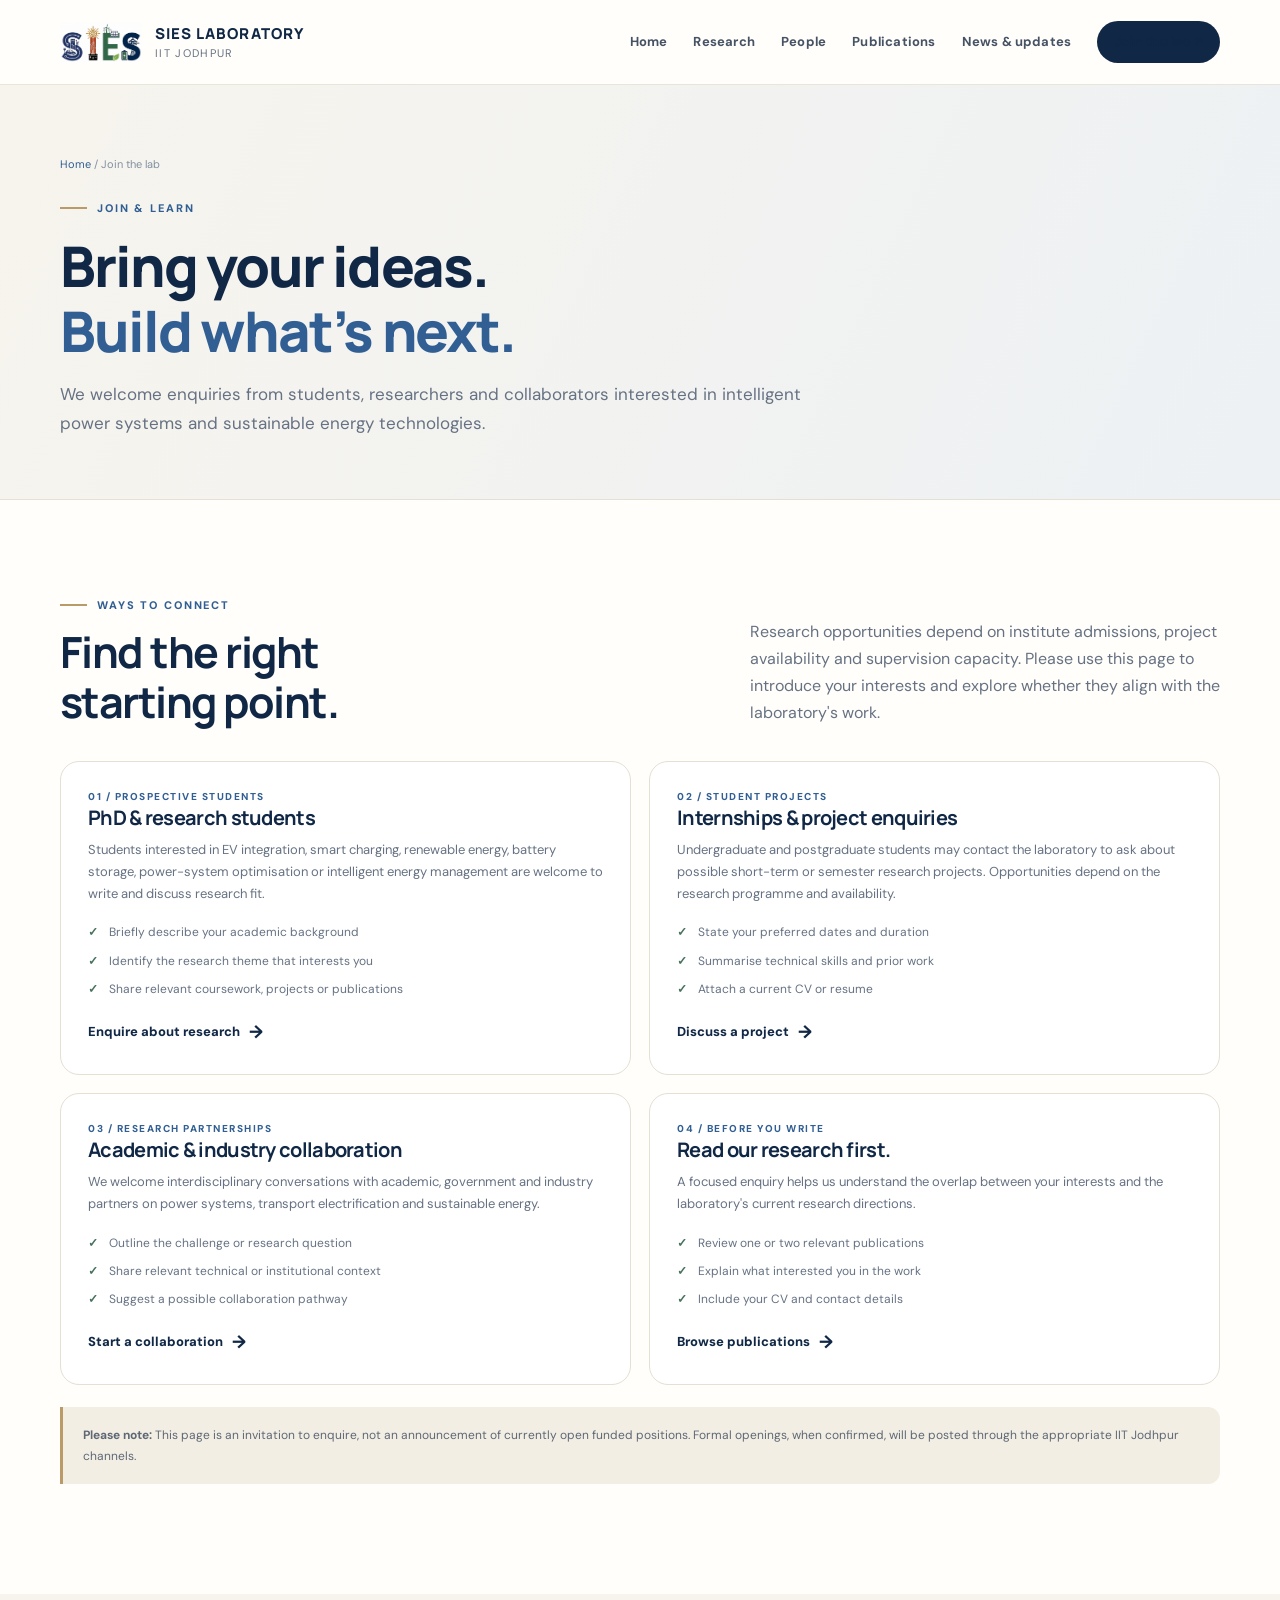
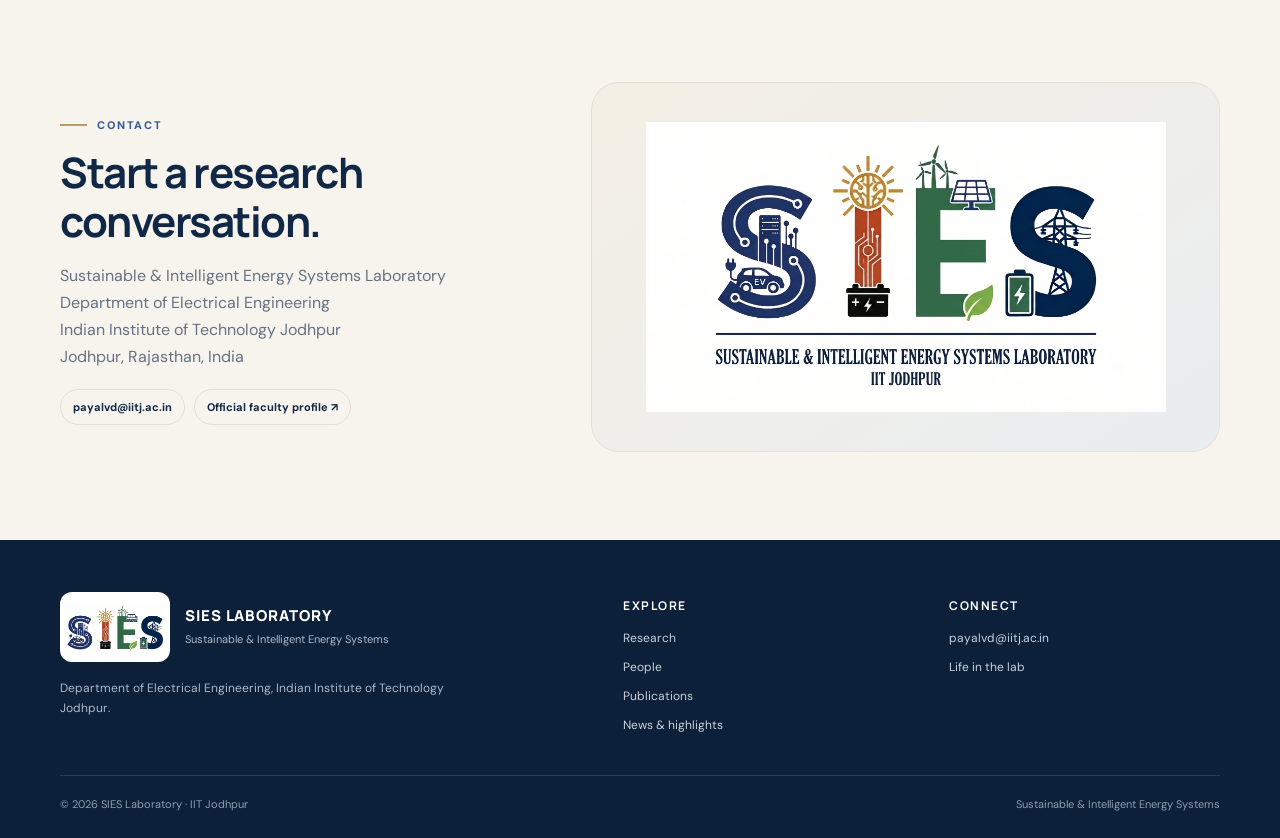
==== join.html @ 14209646 "Add files via upload" ====
<!doctype html>
<html lang="en"><head><meta charset="utf-8"><meta name="viewport" content="width=device-width,initial-scale=1"><title>Join the Lab | SIES Laboratory · IIT Jodhpur</title><meta name="description" content="Student enquiries and research collaborations with the Sustainable & Intelligent Energy Systems Laboratory at IIT Jodhpur."><meta name="theme-color" content="#102746"><link rel="icon" type="image/png" href="assets/img/favicon.png"><link rel="stylesheet" href="assets/css/styles.css"></head><body>
<a class="skip-link" href="#main">Skip to content</a>
<header class="site-header"><div class="container header-inner"><a class="brand" href="index.html"><img src="assets/img/sies-mark.png" alt="SIES Laboratory logo"><span class="brand-copy"><strong>SIES LABORATORY</strong><span>IIT Jodhpur</span></span></a><button class="menu-toggle" type="button" aria-label="Open navigation menu" aria-expanded="false" aria-controls="primary-nav">☰</button><nav class="nav" id="primary-nav" aria-label="Main navigation"><a href="index.html">Home</a><a href="research.html">Research</a><a href="people.html">People</a><a href="publications.html">Publications</a><a href="news.html">News &amp; updates</a><a class="nav-cta active" aria-current="page" href="join.html">Join the lab ↗</a></nav></div></header>
<main id="main">
<section class="page-hero"><div class="container"><div class="breadcrumbs"><a href="index.html">Home</a> / Join the lab</div><div class="eyebrow">Join & learn</div><h1>Bring your ideas.<br><em>Build what’s next.</em></h1><p>We welcome enquiries from students, researchers and collaborators interested in intelligent power systems and sustainable energy technologies.</p></div></section>
<section class="section"><div class="container"><div class="section-heading"><div><div class="eyebrow">Ways to connect</div><h2>Find the right<br>starting point.</h2></div><p>Research opportunities depend on institute admissions, project availability and supervision capacity. Please use this page to introduce your interests and explore whether they align with the laboratory's work.</p></div>
<div class="join-grid">
<article class="join-card" id="students"><div class="smallcaps">01 / Prospective students</div><h3>PhD & research students</h3><p>Students interested in EV integration, smart charging, renewable energy, battery storage, power-system optimisation or intelligent energy management are welcome to write and discuss research fit.</p><ul class="checklist"><li>Briefly describe your academic background</li><li>Identify the research theme that interests you</li><li>Share relevant coursework, projects or publications</li></ul><a class="text-link" href="mailto:payalvd@iitj.ac.in?subject=Prospective%20student%20enquiry%20-%20SIES%20Laboratory">Enquire about research <span>→</span></a></article>
<article class="join-card" id="internships"><div class="smallcaps">02 / Student projects</div><h3>Internships & project enquiries</h3><p>Undergraduate and postgraduate students may contact the laboratory to ask about possible short-term or semester research projects. Opportunities depend on the research programme and availability.</p><ul class="checklist"><li>State your preferred dates and duration</li><li>Summarise technical skills and prior work</li><li>Attach a current CV or resume</li></ul><a class="text-link" href="mailto:payalvd@iitj.ac.in?subject=Student%20project%20enquiry%20-%20SIES%20Laboratory">Discuss a project <span>→</span></a></article>
<article class="join-card" id="collaborate"><div class="smallcaps">03 / Research partnerships</div><h3>Academic & industry collaboration</h3><p>We welcome interdisciplinary conversations with academic, government and industry partners on power systems, transport electrification and sustainable energy.</p><ul class="checklist"><li>Outline the challenge or research question</li><li>Share relevant technical or institutional context</li><li>Suggest a possible collaboration pathway</li></ul><a class="text-link" href="mailto:payalvd@iitj.ac.in?subject=Research%20collaboration%20-%20SIES%20Laboratory">Start a collaboration <span>→</span></a></article>
<article class="join-card" id="read"><div class="smallcaps">04 / Before you write</div><h3>Read our research first.</h3><p>A focused enquiry helps us understand the overlap between your interests and the laboratory's current research directions.</p><ul class="checklist"><li>Review one or two relevant publications</li><li>Explain what interested you in the work</li><li>Include your CV and contact details</li></ul><a class="text-link" href="publications.html">Browse publications <span>→</span></a></article>
</div>
<div class="notice"><strong>Please note:</strong> This page is an invitation to enquire, not an announcement of currently open funded positions. Formal openings, when confirmed, will be posted through the appropriate IIT Jodhpur channels.</div>
</div></section>
<section class="section section-soft"><div class="container split"><div class="split-copy"><div class="eyebrow">Contact</div><h2>Start a research conversation.</h2><p>Sustainable & Intelligent Energy Systems Laboratory<br>Department of Electrical Engineering<br>Indian Institute of Technology Jodhpur<br>Jodhpur, Rajasthan, India</p><div class="contact-chips"><a href="mailto:payalvd@iitj.ac.in">payalvd@iitj.ac.in</a><a href="https://iitj.ac.in/People/Profile/84b2b109-c579-49a6-a24f-1d1db4623aa4?ln=en" target="_blank" rel="noopener">Official faculty profile ↗</a></div></div><div class="logo-panel"><img src="assets/img/sies-lab-logo.png" alt="Sustainable & Intelligent Energy Systems Laboratory, IIT Jodhpur"></div></div></section>
</main>
<footer class="site-footer"><div class="container"><div class="footer-grid"><div><div class="footer-brand"><img src="assets/img/sies-mark.png" alt="SIES Lab logo"><div><strong>SIES LABORATORY</strong><span>Sustainable & Intelligent Energy Systems</span></div></div><p>Department of Electrical Engineering, Indian Institute of Technology Jodhpur.</p></div><div><h4>Explore</h4><div class="footer-links"><a href="research.html">Research</a><a href="people.html">People</a><a href="publications.html">Publications</a><a href="news.html">News & highlights</a></div></div><div><h4>Connect</h4><div class="footer-links"><a href="mailto:payalvd@iitj.ac.in">payalvd@iitj.ac.in</a><a href="index.html#lab-life">Life in the lab</a></div></div></div><div class="footer-bottom"><span>© <span data-year>2026</span> SIES Laboratory · IIT Jodhpur</span><span>Sustainable & Intelligent Energy Systems</span></div></div></footer><script src="assets/js/site.js"></script></body></html>
---- assets/css/styles.css ----
@import url('https://fonts.googleapis.com/css2?family=DM+Sans:wght@400;500;600;700&family=Manrope:wght@400;500;600;700;800&display=swap');
:root{--navy:#102746;--navy-2:#18385f;--blue:#315f94;--blue-pale:#e9eff5;--sand:#d9c39d;--sand-deep:#b99a68;--cream:#f7f4ed;--paper:#fffefa;--ink:#1e2a38;--muted:#667283;--line:#e5dfd4;--green:#47705d;--shadow:0 18px 55px rgba(16,39,70,.09);--radius:22px;--max:1160px}
*{box-sizing:border-box}html{scroll-behavior:smooth;scroll-padding-top:100px}body{margin:0;background:var(--paper);color:var(--ink);font:16px/1.68 'DM Sans',sans-serif;-webkit-font-smoothing:antialiased}a{color:var(--blue);text-decoration:none}a:hover{color:var(--navy);text-decoration:underline;text-underline-offset:4px}img{max-width:100%;display:block}button,input,select{font:inherit}.container{width:min(var(--max),calc(100% - 48px));margin-inline:auto}.skip-link{position:absolute;left:14px;top:-60px;background:var(--navy);color:white;padding:10px 14px;z-index:1000;border-radius:8px}.skip-link:focus{top:12px}.site-header{position:sticky;top:0;z-index:100;background:rgba(255,254,250,.92);backdrop-filter:blur(16px);border-bottom:1px solid rgba(229,223,212,.8)}.header-inner{height:84px;display:flex;align-items:center;justify-content:space-between;gap:26px}.brand{display:flex;align-items:center;gap:13px;min-width:230px;color:var(--navy)}.brand:hover{text-decoration:none}.brand img{width:82px;height:54px;object-fit:contain}.brand-copy{display:flex;flex-direction:column;line-height:1.15}.brand-copy strong{font:800 15px/1.15 'Manrope',sans-serif;letter-spacing:.07em}.brand-copy span{margin-top:5px;color:var(--muted);font-size:11px;letter-spacing:.12em;text-transform:uppercase}.nav{display:flex;align-items:center;gap:26px}.nav a{color:#465365;font-size:13px;font-weight:700;letter-spacing:.015em;white-space:nowrap}.nav a.active,.nav a:hover{color:var(--navy);text-decoration:none}.nav .nav-cta{padding:10px 17px;border-radius:999px;background:var(--navy);color:white}.nav .nav-cta:hover{background:var(--blue);color:white}.menu-toggle{display:none;border:1px solid var(--line);background:white;color:var(--navy);border-radius:12px;padding:9px 11px;cursor:pointer}.hero{position:relative;overflow:hidden;padding:76px 0 86px;background:linear-gradient(120deg,#f7f4ed 0%,#f4f0e7 48%,#eef2f4 100%)}.hero:before{content:"";position:absolute;width:460px;height:460px;right:-165px;top:-200px;border-radius:50%;border:1px solid rgba(185,154,104,.32);box-shadow:0 0 0 32px rgba(185,154,104,.055),0 0 0 64px rgba(185,154,104,.04)}.hero-grid{position:relative;display:grid;grid-template-columns:1.03fr .97fr;align-items:center;gap:48px}.eyebrow{display:inline-flex;align-items:center;gap:10px;color:var(--blue);font-size:11px;font-weight:800;letter-spacing:.17em;text-transform:uppercase}.eyebrow:before{content:"";width:27px;height:2px;background:var(--sand-deep)}h1,h2,h3,h4{font-family:'Manrope',sans-serif;color:var(--navy);line-height:1.16;letter-spacing:-.035em}h1{font-size:clamp(42px,5.2vw,68px);font-weight:800;margin:22px 0 23px;max-width:660px}h1 em{font-style:normal;color:var(--blue)}.hero-copy{font-size:18px;line-height:1.8;color:#586679;max-width:610px;margin:0 0 30px}.hero-actions{display:flex;flex-wrap:wrap;gap:12px}.btn{display:inline-flex;align-items:center;justify-content:center;gap:10px;padding:13px 19px;border-radius:999px;border:1px solid transparent;font-size:13px;font-weight:700;transition:transform .2s,background .2s,border .2s}.btn:hover{transform:translateY(-2px);text-decoration:none}.btn-primary{background:var(--navy);color:white}.btn-primary:hover{background:var(--blue);color:white}.btn-secondary{border-color:#cfc6b7;color:var(--navy);background:rgba(255,255,255,.55)}.btn-secondary:hover{border-color:var(--navy);color:var(--navy)}.hero-art{position:relative}.hero-art img{width:100%;filter:drop-shadow(0 20px 25px rgba(20,40,65,.08))}.hero-note{position:absolute;bottom:22px;left:-18px;padding:13px 18px;background:rgba(255,254,250,.94);border:1px solid var(--line);border-radius:14px;box-shadow:var(--shadow);font-size:12px;color:var(--muted)}.hero-note strong{display:block;font-family:'Manrope',sans-serif;color:var(--navy);font-size:13px}.trust-strip{border-bottom:1px solid var(--line);background:#fffefa}.trust-inner{display:flex;align-items:center;justify-content:space-between;gap:24px;padding:19px 0}.trust-label{font-size:11px;font-weight:800;letter-spacing:.14em;text-transform:uppercase;color:#87909b}.trust-items{display:flex;gap:28px;flex-wrap:wrap;justify-content:flex-end;color:#566476;font-size:12px;font-weight:700}.trust-items span:before{content:"•";color:var(--sand-deep);margin-right:9px}.section{padding:88px 0}.section-sm{padding:64px 0}.section-soft{background:var(--cream)}.section-heading{display:flex;align-items:flex-end;justify-content:space-between;gap:28px;margin-bottom:34px}.section-heading h2{font-size:clamp(30px,3.6vw,43px);margin:12px 0 0}.section-heading p{max-width:470px;color:var(--muted);margin:0}.text-link{display:inline-flex;align-items:center;gap:9px;font-size:13px;font-weight:800;color:var(--navy);white-space:nowrap}.text-link span{font-size:18px;transition:transform .2s}.text-link:hover{text-decoration:none}.text-link:hover span{transform:translateX(4px)}.research-grid{display:grid;grid-template-columns:repeat(4,1fr);gap:16px}.research-card{min-height:265px;border:1px solid var(--line);background:#fffefa;border-radius:var(--radius);padding:24px 22px;transition:transform .2s,box-shadow .2s,border .2s}.research-card:hover{transform:translateY(-5px);box-shadow:var(--shadow);border-color:#c9d3df}.card-icon{display:grid;place-items:center;width:48px;height:48px;border-radius:15px;background:var(--blue-pale);color:var(--navy);margin-bottom:22px}.card-icon svg{width:25px;height:25px}.research-card h3{font-size:19px;margin:0 0 12px}.research-card p{font-size:13px;color:var(--muted);line-height:1.72;margin:0}.research-card .mini-link{display:inline-block;margin-top:17px;font-size:12px;font-weight:800;color:var(--blue)}.split{display:grid;grid-template-columns:.84fr 1.16fr;gap:76px;align-items:center}.logo-panel{min-height:370px;display:grid;place-items:center;padding:30px;background:linear-gradient(145deg,#f4efe4,#e9edf0);border:1px solid var(--line);border-radius:28px}.logo-panel img{width:min(100%,520px)}.split-copy h2{font-size:clamp(30px,3.4vw,42px);margin:13px 0 18px}.split-copy p{color:var(--muted);margin:0 0 16px}.fact-list{display:grid;grid-template-columns:1fr 1fr;gap:15px;margin:26px 0}.fact{border-left:2px solid var(--sand-deep);padding-left:13px}.fact strong{display:block;font-family:'Manrope',sans-serif;font-size:14px;color:var(--navy)}.fact span{font-size:12px;color:var(--muted)}.work-list{display:grid;grid-template-columns:repeat(2,1fr);gap:16px}.work-card{padding:25px;border:1px solid var(--line);background:#fff;border-radius:18px;display:flex;flex-direction:column;min-height:205px}.work-meta{display:flex;justify-content:space-between;gap:12px;color:var(--blue);font-size:10px;letter-spacing:.1em;font-weight:800;text-transform:uppercase}.work-card h3{font-size:18px;margin:17px 0 11px}.work-card p{font-size:12px;color:var(--muted);margin:0 0 18px}.work-card a{margin-top:auto;font-size:12px;font-weight:800}.lead-quote{padding:34px 0 34px 31px;border-left:3px solid var(--sand-deep);font:500 20px/1.65 'Manrope',sans-serif;color:var(--navy);max-width:820px}.cta-band{padding:38px 42px;border-radius:26px;background:var(--navy);color:white;display:flex;align-items:center;justify-content:space-between;gap:30px;position:relative;overflow:hidden}.cta-band:after{content:"";position:absolute;right:180px;top:-115px;width:270px;height:270px;border:1px solid rgba(217,195,157,.3);border-radius:50%;box-shadow:0 0 0 25px rgba(217,195,157,.05),0 0 0 50px rgba(217,195,157,.035)}.cta-band h2{color:white;font-size:clamp(25px,3vw,35px);margin:0 0 9px}.cta-band p{color:#c8d2df;margin:0;font-size:14px;max-width:600px}.cta-band .btn{position:relative;z-index:1;background:var(--sand);color:var(--navy);white-space:nowrap}.cta-band .btn:hover{background:#ead8b8}.site-footer{background:#0c2039;color:#c9d2dd;padding:52px 0 24px}.footer-grid{display:grid;grid-template-columns:1.5fr .8fr .8fr;gap:55px;padding-bottom:40px}.footer-brand{display:flex;align-items:center;gap:15px;margin-bottom:16px}.footer-brand img{width:110px;height:70px;object-fit:contain;background:#fff;border-radius:12px;padding:5px}.footer-brand strong{display:block;color:white;font:800 15px 'Manrope',sans-serif;letter-spacing:.06em}.footer-brand span{display:block;color:#aeb9c7;font-size:11px;margin-top:4px}.site-footer p{color:#aeb9c7;font-size:12px;max-width:390px}.site-footer h4{color:white;font-size:12px;text-transform:uppercase;letter-spacing:.13em;margin:7px 0 15px}.footer-links{display:grid;gap:9px}.footer-links a,.site-footer a{color:#c9d2dd;font-size:12px}.footer-bottom{border-top:1px solid rgba(255,255,255,.13);padding-top:19px;display:flex;align-items:center;justify-content:space-between;gap:20px;color:#8f9eaf;font-size:11px}.page-hero{padding:70px 0 62px;background:linear-gradient(115deg,#f7f4ed,#edf1f4);border-bottom:1px solid var(--line)}.page-hero h1{font-size:clamp(38px,4.4vw,56px);margin:16px 0}.page-hero p{max-width:760px;color:var(--muted);font-size:17px;margin:0}.breadcrumbs{font-size:11px;color:#8290a1;margin-bottom:18px}.breadcrumbs a{color:var(--blue)}.content-layout{display:grid;grid-template-columns:220px 1fr;gap:48px}.side-nav{position:sticky;top:112px;align-self:start;padding:19px;background:var(--cream);border:1px solid var(--line);border-radius:17px}.side-nav strong{display:block;font:800 11px 'Manrope',sans-serif;letter-spacing:.12em;text-transform:uppercase;color:var(--navy);margin-bottom:12px}.side-nav a{display:block;padding:7px 0;font-size:12px;color:var(--muted)}.article-section{padding:0 0 42px;scroll-margin-top:110px}.article-section h2{font-size:28px;margin:0 0 15px}.article-section h3{font-size:19px;margin:22px 0 8px}.article-section p{color:var(--muted);margin:0 0 13px}.topic-grid{display:grid;grid-template-columns:1fr 1fr;gap:18px;margin:25px 0}.topic-card{border:1px solid var(--line);border-radius:19px;padding:25px;background:white}.topic-card h3{margin:0 0 10px;font-size:20px}.topic-card p{font-size:13px}.tag-row{display:flex;flex-wrap:wrap;gap:7px;margin-top:16px}.tag{display:inline-flex;padding:5px 9px;border-radius:999px;background:var(--blue-pale);font-size:10px;font-weight:700;color:#375575}.lead-card{display:grid;grid-template-columns:260px 1fr;gap:35px;align-items:center;padding:30px;border:1px solid var(--line);border-radius:24px;background:white;box-shadow:var(--shadow)}.portrait-placeholder{height:265px;border-radius:18px;background:linear-gradient(145deg,#e6ecf1,#f1e8d7);display:grid;place-items:center;color:var(--navy);font:800 65px 'Manrope',sans-serif;letter-spacing:-.08em}.lead-card h2{font-size:29px;margin:9px 0}.role{color:var(--blue);font-size:12px;font-weight:800;letter-spacing:.09em;text-transform:uppercase}.lead-card p{color:var(--muted);font-size:13px}.contact-chips{display:flex;gap:9px;flex-wrap:wrap;margin-top:18px}.contact-chips a,.contact-chips span{border:1px solid var(--line);border-radius:999px;padding:8px 12px;font-size:11px;font-weight:700;color:var(--navy)}.profile-note{font-size:11px!important;color:#8a939e!important;margin-top:16px}.team-note{margin-top:32px;padding:24px;background:var(--cream);border:1px dashed #c8b895;border-radius:18px}.team-note h3{font-size:18px;margin:0 0 8px}.team-note p{color:var(--muted);font-size:13px;margin:0}.pub-tools{display:flex;gap:12px;flex-wrap:wrap;margin:0 0 24px}.pub-search{flex:1;min-width:240px;border:1px solid var(--line);border-radius:999px;padding:12px 17px;background:white;outline:none}.pub-search:focus,.pub-filter:focus{border-color:var(--blue);box-shadow:0 0 0 3px rgba(49,95,148,.12)}.pub-filter{border:1px solid var(--line);border-radius:999px;padding:12px 15px;background:white;color:var(--navy);outline:none}.pub-count{font-size:11px;color:var(--muted);margin-bottom:13px}.pub-year{font:800 20px 'Manrope',sans-serif;color:var(--navy);margin:32px 0 13px}.pub-list{display:grid;gap:12px}.pub-item{display:grid;grid-template-columns:72px 1fr;gap:17px;padding:21px;border:1px solid var(--line);border-radius:16px;background:white}.pub-yearbox{display:grid;place-items:center;align-self:start;padding:8px 5px;border-radius:10px;background:var(--cream);font:800 13px 'Manrope',sans-serif;color:var(--navy)}.pub-item h3{font-size:17px;margin:0 0 8px}.pub-item p{margin:0 0 6px;font-size:12px;color:var(--muted)}.pub-venue{font-size:11px;color:var(--blue);font-weight:800}.pub-actions{display:flex;flex-wrap:wrap;gap:14px;margin-top:12px}.pub-actions a{font-size:11px;font-weight:800}.empty-state{padding:38px;text-align:center;border:1px dashed var(--line);border-radius:17px;color:var(--muted)}.timeline{position:relative;margin-left:8px;padding-left:28px;border-left:1px solid #d8c8aa}.timeline-item{position:relative;padding:0 0 30px}.timeline-item:before{content:"";position:absolute;left:-34px;top:6px;width:11px;height:11px;border-radius:50%;background:var(--sand-deep);border:3px solid var(--cream)}.timeline-date{font-size:10px;font-weight:800;letter-spacing:.12em;color:var(--blue);text-transform:uppercase}.timeline-item h3{font-size:18px;margin:7px 0}.timeline-item p{font-size:13px;color:var(--muted);max-width:760px;margin:0 0 9px}.join-grid{display:grid;grid-template-columns:1fr 1fr;gap:18px}.join-card{padding:27px;background:white;border:1px solid var(--line);border-radius:19px}.join-card h3{font-size:20px;margin:0 0 10px}.join-card p{font-size:13px;color:var(--muted);margin:0}.join-card .text-link{margin-top:18px}.checklist{list-style:none;padding:0;margin:18px 0 0;display:grid;gap:8px}.checklist li{font-size:12px;color:var(--muted);padding-left:21px;position:relative}.checklist li:before{content:"✓";position:absolute;left:0;color:var(--green);font-weight:800}.notice{padding:18px 20px;background:#f2eee4;border-left:3px solid var(--sand-deep);border-radius:0 12px 12px 0;color:#5e6875;font-size:12px;margin:22px 0}.smallcaps{font-size:10px;letter-spacing:.15em;text-transform:uppercase;font-weight:800;color:var(--blue)}.hide{display:none!important}
@media(max-width:1000px){.nav{gap:15px}.nav a{font-size:12px}.research-grid{grid-template-columns:repeat(2,1fr)}.hero-grid{gap:25px}.split{gap:35px}}
@media(max-width:760px){.container{width:min(var(--max),calc(100% - 34px))}.header-inner{height:72px}.brand{min-width:0}.brand img{width:64px;height:48px}.brand-copy strong{font-size:12px}.brand-copy span{font-size:9px}.menu-toggle{display:block}.nav{display:none;position:absolute;top:72px;left:0;right:0;padding:15px 22px 22px;background:var(--paper);border-bottom:1px solid var(--line);box-shadow:0 14px 18px rgba(16,39,70,.08);align-items:stretch;gap:0;flex-direction:column}.nav.open{display:flex}.nav a{padding:12px 4px;font-size:13px}.nav .nav-cta{margin-top:8px;text-align:center}.hero{padding:54px 0 62px}.hero-grid{grid-template-columns:1fr}.hero h1{font-size:clamp(40px,11vw,57px)}.hero-copy{font-size:15px}.hero-art{max-width:560px;margin:0 auto}.hero-note{left:0;bottom:5px}.trust-inner{align-items:flex-start;flex-direction:column}.trust-items{justify-content:flex-start;gap:10px 18px}.section{padding:64px 0}.section-heading{align-items:flex-start;flex-direction:column;gap:13px}.research-grid{grid-template-columns:1fr 1fr;gap:10px}.research-card{padding:18px;min-height:245px}.research-card h3{font-size:16px}.research-card p{font-size:12px}.card-icon{margin-bottom:16px}.split{grid-template-columns:1fr;gap:27px}.logo-panel{min-height:240px}.work-list{grid-template-columns:1fr}.cta-band{align-items:flex-start;flex-direction:column;padding:29px 25px}.cta-band:after{right:-75px}.footer-grid{grid-template-columns:1fr 1fr;gap:28px}.footer-grid>div:first-child{grid-column:1/-1}.footer-bottom{align-items:flex-start;flex-direction:column}.page-hero{padding:50px 0 45px}.page-hero p{font-size:15px}.content-layout{grid-template-columns:1fr;gap:28px}.side-nav{position:static;display:flex;flex-wrap:wrap;gap:8px 15px;align-items:center}.side-nav strong{width:100%;margin:0}.side-nav a{padding:3px 0}.topic-grid{grid-template-columns:1fr}.lead-card{grid-template-columns:1fr;padding:20px}.portrait-placeholder{height:200px}.join-grid{grid-template-columns:1fr}.pub-item{grid-template-columns:55px 1fr;padding:15px;gap:12px}.pub-item h3{font-size:15px}}
@media(max-width:430px){.research-grid{grid-template-columns:1fr}.research-card{min-height:0}.fact-list{grid-template-columns:1fr}.brand-copy span{letter-spacing:.06em}.footer-grid{grid-template-columns:1fr}.footer-grid>div:first-child{grid-column:auto}.hero-actions .btn{width:100%}.trust-items{display:grid;grid-template-columns:1fr 1fr}.pub-tools{flex-direction:column}.pub-search,.pub-filter{width:100%}}
@media(prefers-reduced-motion:reduce){*,*::before,*::after{scroll-behavior:auto!important;transition:none!important}}

/* Homepage layout inspired by the editorial section flow of the reference lab site. */
.sies-hero{padding-top:66px;padding-bottom:76px}.sies-hero-grid{position:relative;display:grid;grid-template-columns:1.08fr .92fr;align-items:center;gap:42px}.sies-hero-copy{max-width:690px}.sies-hero h1{max-width:700px}.hero-lead{font-size:13px;color:#657184;margin:0 0 24px}.hero-lead a{font-weight:800;color:var(--navy);text-decoration:underline;text-decoration-color:var(--sand-deep);text-underline-offset:3px}.sies-hero-art{padding:12px 0}.sies-hero-art img{max-height:400px;object-fit:contain}.hero-quicklinks{display:flex;flex-wrap:wrap;gap:14px 24px;margin-top:24px}.hero-quicklinks a{font-size:11px;font-weight:800;color:var(--blue)}.hero-quicklinks a span{color:var(--sand-deep);padding-left:4px}.section-tail{margin-top:25px}.join-learn-grid{display:grid;grid-template-columns:repeat(4,1fr);gap:14px}.join-learn-card{display:flex;flex-direction:column;min-height:250px;padding:23px 21px;border:1px solid var(--line);border-radius:17px;background:rgba(255,255,255,.8);transition:transform .2s,border-color .2s,box-shadow .2s}.join-learn-card:hover{transform:translateY(-4px);border-color:#c8b895;box-shadow:var(--shadow);text-decoration:none}.join-learn-kicker{font-size:9px;font-weight:800;letter-spacing:.15em;text-transform:uppercase;color:var(--sand-deep)}.join-learn-card h3{font-size:18px;margin:18px 0 10px}.join-learn-card p{font-size:12px;color:var(--muted);margin:0 0 20px}.join-learn-card .mini-link{margin-top:auto}.availability-note{font-size:11px;color:#758091;margin:18px 0 0}.lab-life-panel{display:grid;grid-template-columns:190px 1fr auto;align-items:center;gap:30px;padding:28px 32px;border:1px solid var(--line);border-radius:22px;background:linear-gradient(110deg,#fffefa,#f4f0e7)}.lab-life-mark{display:grid;place-items:center;min-height:155px;border-radius:16px;background:white;border:1px solid var(--line);padding:14px}.lab-life-mark img{width:100%;max-height:125px;object-fit:contain}.lab-life-copy h3{font-size:24px;margin:10px 0}.lab-life-copy p{font-size:13px;color:var(--muted);max-width:620px;margin:0 0 12px}.lab-life-status{align-self:end;white-space:nowrap;font-size:10px;color:#6d7785;background:#fff;border:1px solid var(--line);border-radius:999px;padding:8px 12px}.status-dot{display:inline-block;width:7px;height:7px;border-radius:50%;background:var(--sand-deep);margin-right:7px}.latest-list{border-top:1px solid var(--line)}.latest-item{display:grid;grid-template-columns:70px 112px 1fr 24px;align-items:center;gap:14px;padding:19px 4px;border-bottom:1px solid var(--line);color:var(--ink)}.latest-item:hover{color:var(--navy);text-decoration:none;background:rgba(247,244,237,.55)}.latest-date{font:800 12px 'Manrope',sans-serif;color:var(--navy)}.latest-type{font-size:9px;font-weight:800;text-transform:uppercase;letter-spacing:.1em;color:var(--blue)}.latest-title{font-size:13px;font-weight:700}.latest-arrow{font-size:17px;color:var(--sand-deep);text-align:right}.resources-heading{display:flex;align-items:end;justify-content:space-between;gap:28px;margin-bottom:27px}.resources-heading h2{font-size:clamp(27px,3vw,36px);margin:13px 0 0}.resources-heading p{font-size:12px;color:var(--muted);max-width:390px;margin:0}.resource-links{display:grid;grid-template-columns:repeat(4,1fr);border-top:1px solid #dcd5c8;border-bottom:1px solid #dcd5c8}.resource-links a{display:flex;flex-direction:column;gap:7px;padding:20px 18px;border-right:1px solid #dcd5c8;color:var(--navy)}.resource-links a:last-child{border-right:0}.resource-links a:hover{background:rgba(255,255,255,.55);text-decoration:none}.resource-links span{font-size:9px;color:var(--sand-deep);font-weight:800;letter-spacing:.12em}.resource-links strong{font:800 14px 'Manrope',sans-serif}.resource-links em{font-size:10px;color:var(--muted);font-style:normal}
@media(max-width:1000px){.join-learn-grid{grid-template-columns:repeat(2,1fr)}.lab-life-panel{grid-template-columns:150px 1fr}.lab-life-status{grid-column:2;justify-self:start}.resource-links{grid-template-columns:repeat(2,1fr)}.resource-links a:nth-child(2){border-right:0}.resource-links a:nth-child(-n+2){border-bottom:1px solid #dcd5c8}}
@media(max-width:760px){.sies-hero{padding-top:52px}.sies-hero-grid{grid-template-columns:1fr}.sies-hero-art{max-width:540px;margin:0 auto}.join-learn-grid{grid-template-columns:1fr 1fr}.join-learn-card{min-height:225px}.lab-life-panel{grid-template-columns:1fr;gap:17px;padding:22px}.lab-life-mark{min-height:120px}.lab-life-mark img{max-height:95px}.lab-life-status{grid-column:auto;justify-self:start}.resources-heading{align-items:flex-start;flex-direction:column}.latest-item{grid-template-columns:55px 90px 1fr 18px;gap:8px}.latest-title{font-size:11px}}
@media(max-width:430px){.join-learn-grid{grid-template-columns:1fr}.join-learn-card{min-height:0}.resource-links{grid-template-columns:1fr}.resource-links a{border-right:0;border-bottom:1px solid #dcd5c8!important}.resource-links a:last-child{border-bottom:0!important}.latest-item{grid-template-columns:46px 1fr 18px}.latest-type{display:none}.latest-title{font-size:11px}.hero-quicklinks{display:grid;gap:9px}}
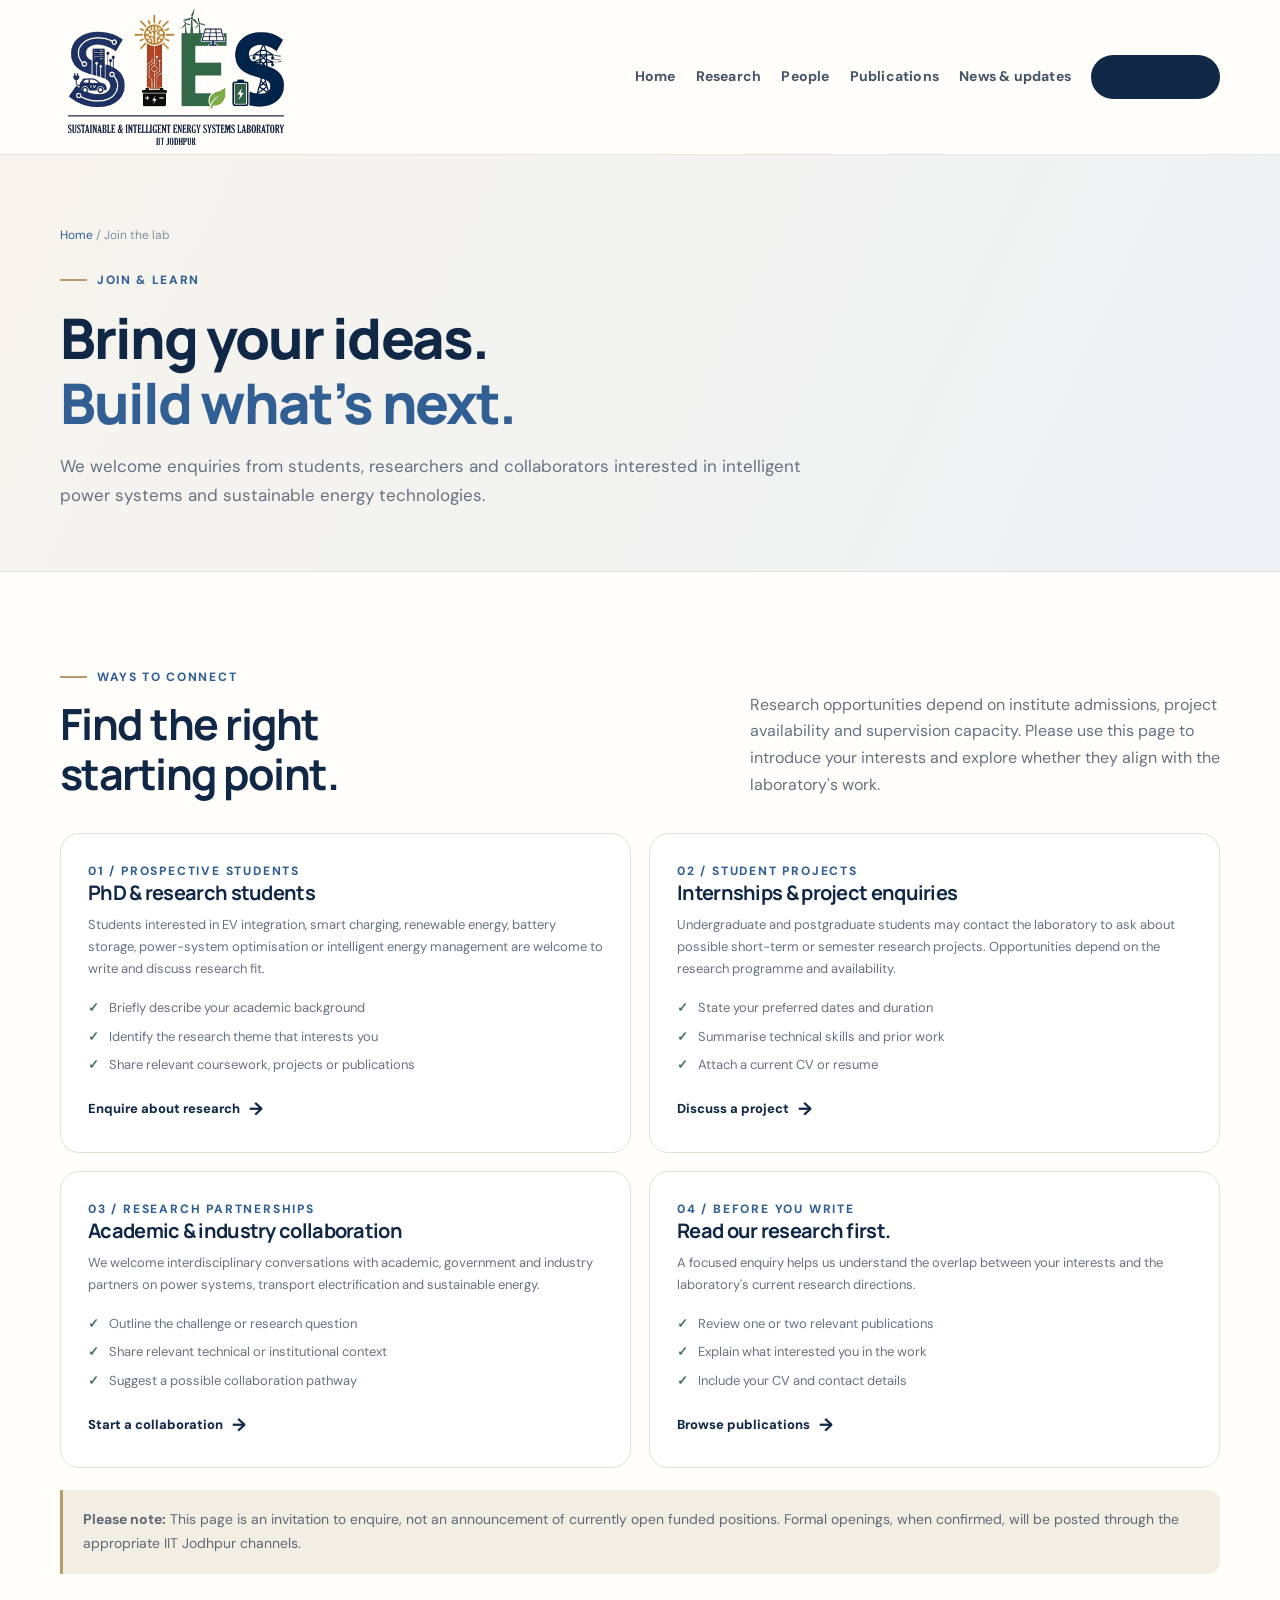
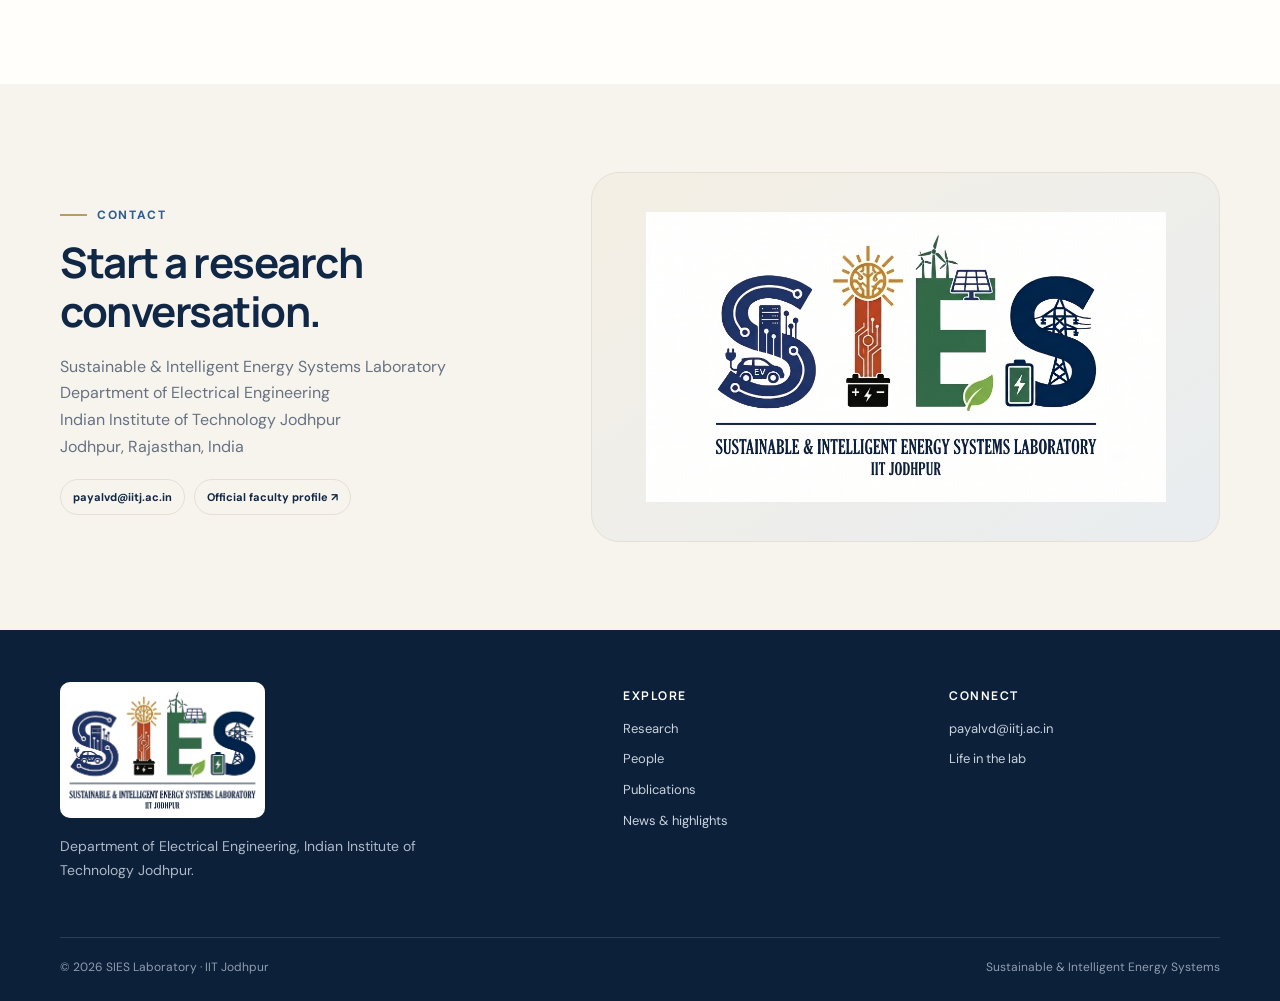
==== commit 43b203b8: "Add files via upload" ====
--- a/join.html
+++ b/join.html
@@ -1,7 +1,7 @@
 <!doctype html>
 <html lang="en"><head><meta charset="utf-8"><meta name="viewport" content="width=device-width,initial-scale=1"><title>Join the Lab | SIES Laboratory · IIT Jodhpur</title><meta name="description" content="Student enquiries and research collaborations with the Sustainable & Intelligent Energy Systems Laboratory at IIT Jodhpur."><meta name="theme-color" content="#102746"><link rel="icon" type="image/png" href="assets/img/favicon.png"><link rel="stylesheet" href="assets/css/styles.css"></head><body>
 <a class="skip-link" href="#main">Skip to content</a>
-<header class="site-header"><div class="container header-inner"><a class="brand" href="index.html"><img src="assets/img/sies-mark.png" alt="SIES Laboratory logo"><span class="brand-copy"><strong>SIES LABORATORY</strong><span>IIT Jodhpur</span></span></a><button class="menu-toggle" type="button" aria-label="Open navigation menu" aria-expanded="false" aria-controls="primary-nav">☰</button><nav class="nav" id="primary-nav" aria-label="Main navigation"><a href="index.html">Home</a><a href="research.html">Research</a><a href="people.html">People</a><a href="publications.html">Publications</a><a href="news.html">News &amp; updates</a><a class="nav-cta active" aria-current="page" href="join.html">Join the lab ↗</a></nav></div></header>
+<header class="site-header"><div class="container header-inner"><a class="brand" href="index.html"><img class="brand-lockup" src="assets/img/sies-lab-lockup.png" alt="Sustainable &amp; Intelligent Energy Systems Laboratory, IIT Jodhpur"></a><button class="menu-toggle" type="button" aria-label="Open navigation menu" aria-expanded="false" aria-controls="primary-nav">☰</button><nav class="nav" id="primary-nav" aria-label="Main navigation"><a href="index.html">Home</a><a href="research.html">Research</a><a href="people.html">People</a><a href="publications.html">Publications</a><a href="news.html">News &amp; updates</a><a class="nav-cta active" aria-current="page" href="join.html">Join the lab ↗</a></nav></div></header>
 <main id="main">
 <section class="page-hero"><div class="container"><div class="breadcrumbs"><a href="index.html">Home</a> / Join the lab</div><div class="eyebrow">Join & learn</div><h1>Bring your ideas.<br><em>Build what’s next.</em></h1><p>We welcome enquiries from students, researchers and collaborators interested in intelligent power systems and sustainable energy technologies.</p></div></section>
 <section class="section"><div class="container"><div class="section-heading"><div><div class="eyebrow">Ways to connect</div><h2>Find the right<br>starting point.</h2></div><p>Research opportunities depend on institute admissions, project availability and supervision capacity. Please use this page to introduce your interests and explore whether they align with the laboratory's work.</p></div>
@@ -15,4 +15,4 @@
 </div></section>
 <section class="section section-soft"><div class="container split"><div class="split-copy"><div class="eyebrow">Contact</div><h2>Start a research conversation.</h2><p>Sustainable & Intelligent Energy Systems Laboratory<br>Department of Electrical Engineering<br>Indian Institute of Technology Jodhpur<br>Jodhpur, Rajasthan, India</p><div class="contact-chips"><a href="mailto:payalvd@iitj.ac.in">payalvd@iitj.ac.in</a><a href="https://iitj.ac.in/People/Profile/84b2b109-c579-49a6-a24f-1d1db4623aa4?ln=en" target="_blank" rel="noopener">Official faculty profile ↗</a></div></div><div class="logo-panel"><img src="assets/img/sies-lab-logo.png" alt="Sustainable & Intelligent Energy Systems Laboratory, IIT Jodhpur"></div></div></section>
 </main>
-<footer class="site-footer"><div class="container"><div class="footer-grid"><div><div class="footer-brand"><img src="assets/img/sies-mark.png" alt="SIES Lab logo"><div><strong>SIES LABORATORY</strong><span>Sustainable & Intelligent Energy Systems</span></div></div><p>Department of Electrical Engineering, Indian Institute of Technology Jodhpur.</p></div><div><h4>Explore</h4><div class="footer-links"><a href="research.html">Research</a><a href="people.html">People</a><a href="publications.html">Publications</a><a href="news.html">News & highlights</a></div></div><div><h4>Connect</h4><div class="footer-links"><a href="mailto:payalvd@iitj.ac.in">payalvd@iitj.ac.in</a><a href="index.html#lab-life">Life in the lab</a></div></div></div><div class="footer-bottom"><span>© <span data-year>2026</span> SIES Laboratory · IIT Jodhpur</span><span>Sustainable & Intelligent Energy Systems</span></div></div></footer><script src="assets/js/site.js"></script></body></html>
+<footer class="site-footer"><div class="container"><div class="footer-grid"><div><div class="footer-brand"><img src="assets/img/sies-lab-lockup.png" alt="Sustainable &amp; Intelligent Energy Systems Laboratory, IIT Jodhpur"></div><p>Department of Electrical Engineering, Indian Institute of Technology Jodhpur.</p></div><div><h4>Explore</h4><div class="footer-links"><a href="research.html">Research</a><a href="people.html">People</a><a href="publications.html">Publications</a><a href="news.html">News & highlights</a></div></div><div><h4>Connect</h4><div class="footer-links"><a href="mailto:payalvd@iitj.ac.in">payalvd@iitj.ac.in</a><a href="index.html#lab-life">Life in the lab</a></div></div></div><div class="footer-bottom"><span>© <span data-year>2026</span> SIES Laboratory · IIT Jodhpur</span><span>Sustainable & Intelligent Energy Systems</span></div></div></footer><script src="assets/js/site.js"></script></body></html>
--- a/assets/css/styles.css
+++ b/assets/css/styles.css
@@ -11,3 +11,103 @@
 @media(max-width:1000px){.join-learn-grid{grid-template-columns:repeat(2,1fr)}.lab-life-panel{grid-template-columns:150px 1fr}.lab-life-status{grid-column:2;justify-self:start}.resource-links{grid-template-columns:repeat(2,1fr)}.resource-links a:nth-child(2){border-right:0}.resource-links a:nth-child(-n+2){border-bottom:1px solid #dcd5c8}}
 @media(max-width:760px){.sies-hero{padding-top:52px}.sies-hero-grid{grid-template-columns:1fr}.sies-hero-art{max-width:540px;margin:0 auto}.join-learn-grid{grid-template-columns:1fr 1fr}.join-learn-card{min-height:225px}.lab-life-panel{grid-template-columns:1fr;gap:17px;padding:22px}.lab-life-mark{min-height:120px}.lab-life-mark img{max-height:95px}.lab-life-status{grid-column:auto;justify-self:start}.resources-heading{align-items:flex-start;flex-direction:column}.latest-item{grid-template-columns:55px 90px 1fr 18px;gap:8px}.latest-title{font-size:11px}}
 @media(max-width:430px){.join-learn-grid{grid-template-columns:1fr}.join-learn-card{min-height:0}.resource-links{grid-template-columns:1fr}.resource-links a{border-right:0;border-bottom:1px solid #dcd5c8!important}.resource-links a:last-child{border-bottom:0!important}.latest-item{grid-template-columns:46px 1fr 18px}.latest-type{display:none}.latest-title{font-size:11px}.hero-quicklinks{display:grid;gap:9px}}
+
+
+/* SIES identity and readability refinement — full laboratory lock-up and clearer type. */
+.header-inner{height:154px;gap:24px;position:relative}
+.brand{flex:0 0 232px;min-width:232px;gap:0}
+.brand .brand-lockup{display:block;width:232px;height:auto;max-height:142px;object-fit:contain}
+.brand-copy{display:none!important}
+.nav{gap:20px}
+.nav a{font-size:14px}
+.sies-hero-art{min-width:0}
+.sies-hero-art img{display:block;width:100%;max-height:none;aspect-ratio:1.61/1;object-fit:cover;border:1px solid rgba(185,154,104,.22);border-radius:20px;box-shadow:0 22px 54px rgba(16,39,70,.12)}
+.sies-hero-art .hero-note{position:static;display:block;width:fit-content;max-width:100%;margin:-13px auto 0;padding:13px 18px;font-size:13px;line-height:1.55;z-index:1}
+.sies-hero-art .hero-note strong{font-size:14px}
+.hero-flow-key{display:flex;justify-content:center;flex-wrap:wrap;gap:8px 13px;margin:15px 0 0}
+.hero-flow-key span{display:inline-flex;align-items:center;gap:6px;font-size:12px;font-weight:700;color:#42536a;white-space:nowrap}
+.flow-dot{display:inline-block;width:8px;height:8px;border-radius:50%;flex:0 0 8px}
+.flow-generation{background:#d5a34e}.flow-grid{background:#315f94}.flow-storage{background:#47705d}.flow-mobility{background:#18385f}.flow-data{background:#4b9bc8}
+/* Full lock-up also appears in the footer; the original art includes the complete lab name and IIT Jodhpur. */
+.footer-brand{display:block;margin-bottom:17px}
+.footer-brand img{width:205px;height:auto;max-height:none;object-fit:contain;background:#fff;border-radius:10px;padding:7px}
+/* Increase secondary and metadata text so it remains comfortable to read. */
+.eyebrow{font-size:12px;letter-spacing:.14em}
+.hero-lead{font-size:14px;line-height:1.7}
+.hero-quicklinks a{font-size:13px}
+.trust-label{font-size:12px}
+.trust-items{font-size:13px}
+.research-card p,.join-learn-card p{font-size:14px;line-height:1.72}
+.research-card .mini-link,.join-learn-card .mini-link{font-size:13px}
+.join-learn-kicker{font-size:11px;letter-spacing:.12em}
+.availability-note{font-size:13px;line-height:1.65}
+.lab-life-copy p{font-size:14px;line-height:1.7}
+.lab-life-status{font-size:12px}
+.latest-date{font-size:13px}
+.latest-type{font-size:11px}
+.latest-title{font-size:14px}
+.resource-links span{font-size:11px}
+.resource-links em{font-size:12px}
+.site-footer p{font-size:14px;line-height:1.7}
+.footer-links a,.site-footer a{font-size:13px}
+.footer-brand strong{font-size:15px}
+.footer-brand span{font-size:12px}
+.footer-bottom{font-size:12px}
+.breadcrumbs{font-size:12px}
+.side-nav strong{font-size:12px}
+.side-nav a{font-size:13px}
+.smallcaps{font-size:12px}
+.checklist li{font-size:13px;line-height:1.6}
+.notice{font-size:14px;line-height:1.7}
+.timeline-date{font-size:12px}
+.timeline-item p{font-size:14px;line-height:1.7}
+.pub-item p{font-size:13px;line-height:1.65}
+.pub-venue{font-size:12px}
+.pub-actions a{font-size:12px}
+.empty-state{font-size:14px}
+.hero-note{font-size:13px}
+
+@media(max-width:1000px){
+  .header-inner{height:126px;padding:5px 0}
+  .brand{flex:0 0 185px;min-width:185px}
+  .brand .brand-lockup{width:185px;max-height:114px}
+  .menu-toggle{display:block}
+  .nav{display:none;position:absolute;top:100%;left:0;right:0;padding:15px 22px 22px;background:var(--paper);border:1px solid var(--line);border-top:0;box-shadow:0 14px 18px rgba(16,39,70,.08);align-items:stretch;gap:0;flex-direction:column}
+  .nav.open{display:flex}
+  .nav a{padding:12px 4px;font-size:14px}
+}
+@media(max-width:760px){
+  .header-inner{height:108px}
+  .brand{flex:0 0 160px;min-width:160px}
+  .brand .brand-lockup{width:160px;max-height:99px}
+  .sies-hero-art{max-width:640px}
+  .sies-hero-art img{aspect-ratio:1.5/1;object-fit:cover}
+  .hero-flow-key{justify-content:flex-start;gap:8px 12px}
+  .hero-flow-key span{font-size:12px}
+  .hero-lead{font-size:14px}
+  .hero-quicklinks a{font-size:13px}
+  .research-card p,.join-learn-card p{font-size:13px}
+  .latest-title{font-size:13px}
+  .lab-life-status{white-space:normal}
+}
+@media(max-width:430px){
+  .header-inner{height:96px}
+  .brand{flex:0 0 138px;min-width:138px}
+  .brand .brand-lockup{width:138px;max-height:86px}
+  .nav{padding-left:18px;padding-right:18px}
+  .eyebrow{font-size:11px;letter-spacing:.1em}
+  .hero-flow-key span{font-size:11px}
+  .footer-brand img{width:190px}
+}
+
+
+/* Annotated smart-grid hero image: keep the entire diagram visible and legible. */
+.sies-hero-grid{grid-template-columns:.82fr 1.18fr;gap:34px}
+.sies-hero-art{min-width:0;margin:0;padding:12px 0}
+.sies-hero-art .hero-diagram-link{display:block;border-radius:18px;overflow:hidden;background:#f8f1e7}
+.sies-hero-art img{display:block;width:100%;height:auto;max-height:none;aspect-ratio:16/9;object-fit:contain;border:1px solid rgba(185,154,104,.22);border-radius:18px;box-shadow:0 22px 54px rgba(16,39,70,.12)}
+.hero-caption{margin:11px 2px 0;color:#647286;font-size:13px;line-height:1.6}
+.hero-caption a{font-weight:800;color:var(--navy);white-space:nowrap}
+@media(max-width:1080px){.sies-hero-grid{grid-template-columns:.9fr 1.1fr;gap:24px}}
+@media(max-width:760px){.sies-hero-grid{grid-template-columns:1fr}.sies-hero-art{max-width:720px;margin:0 auto}.sies-hero-art img{aspect-ratio:16/9;object-fit:contain}.hero-caption{font-size:13px}}
+@media(max-width:430px){.hero-caption{font-size:12px;line-height:1.55}}
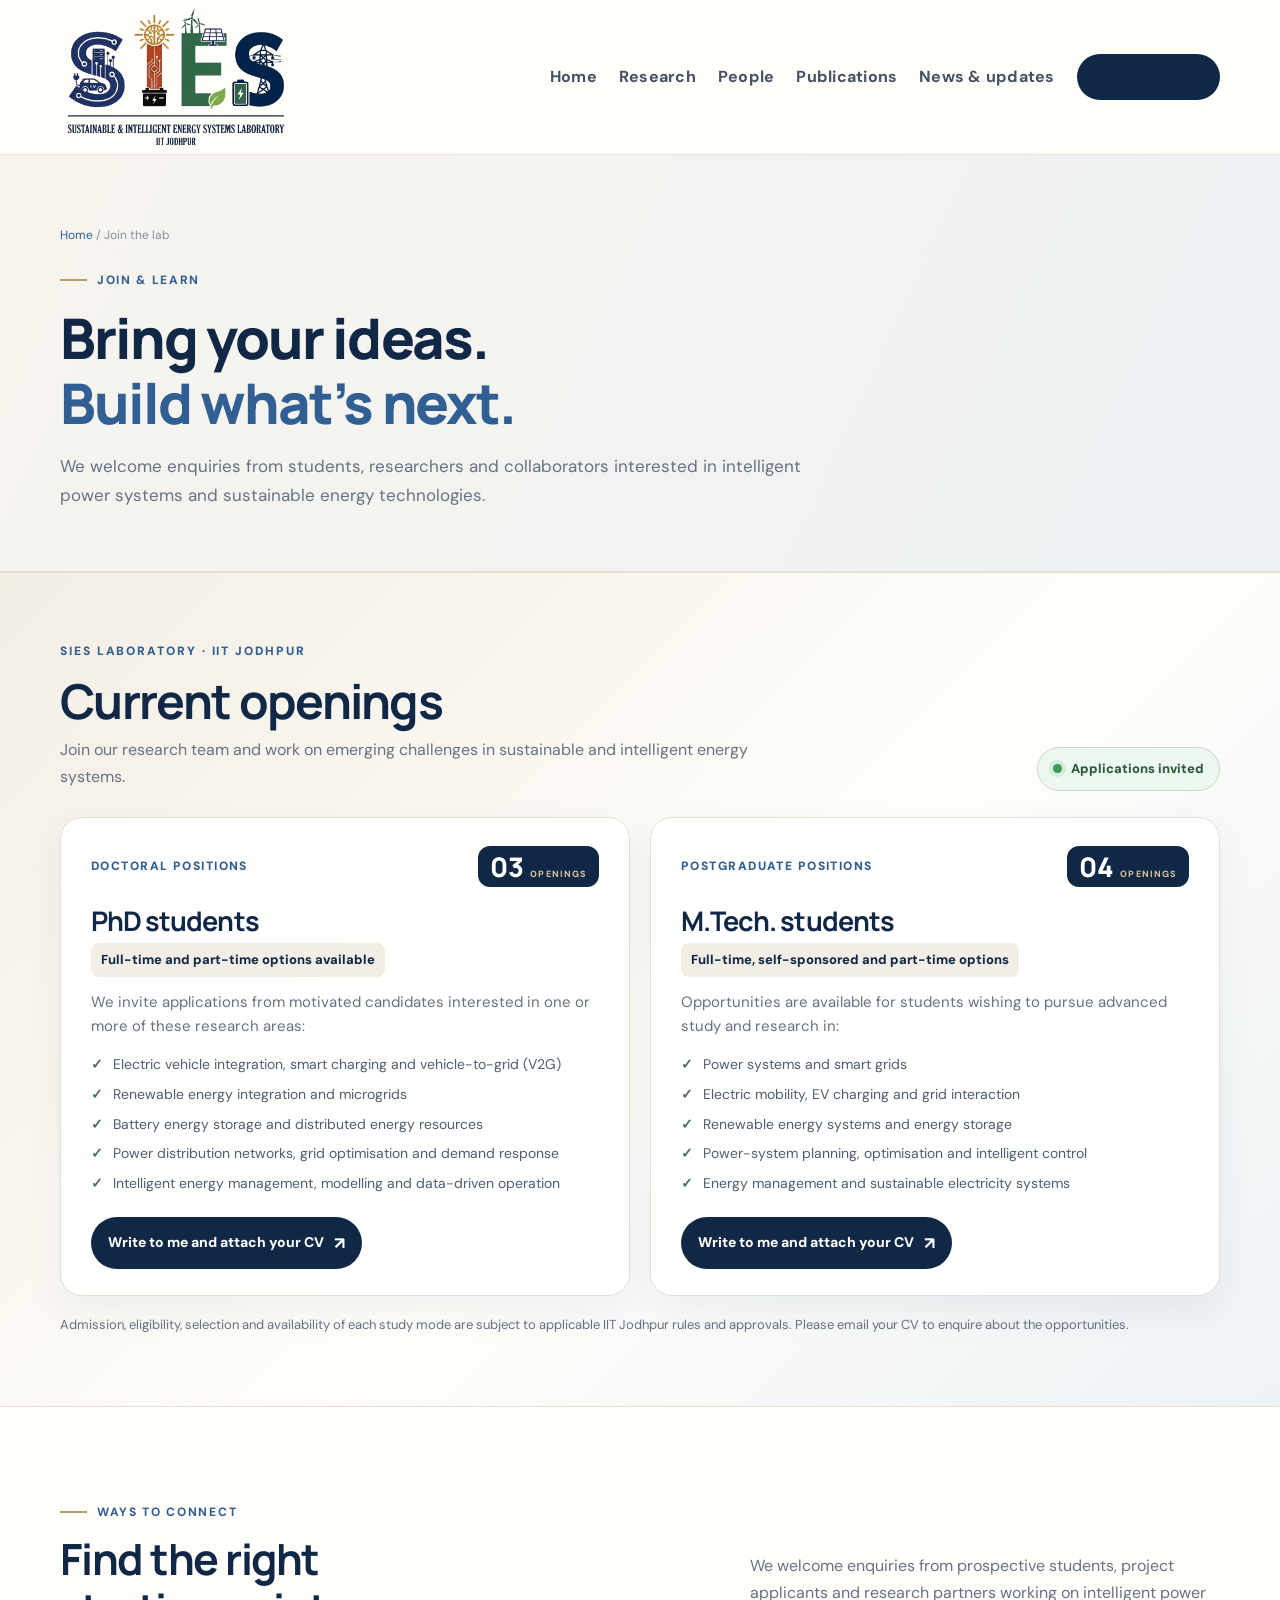
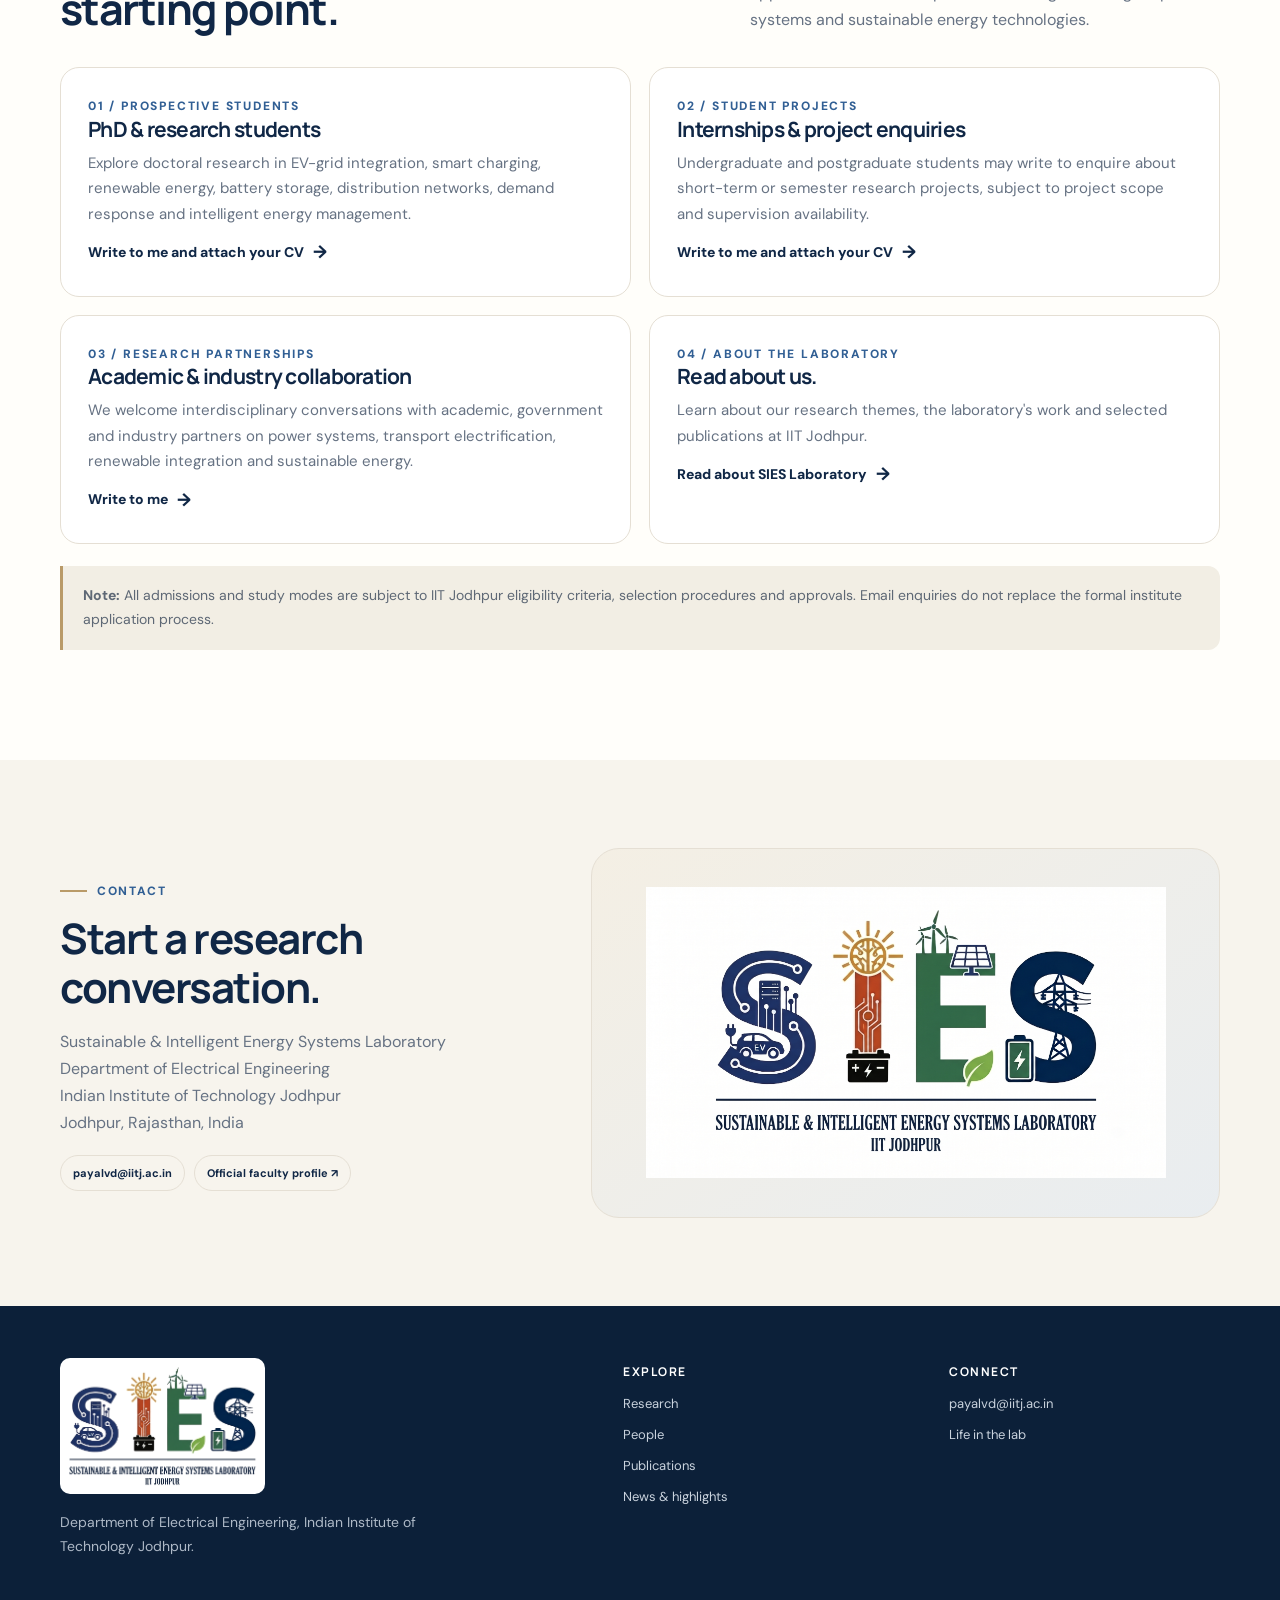
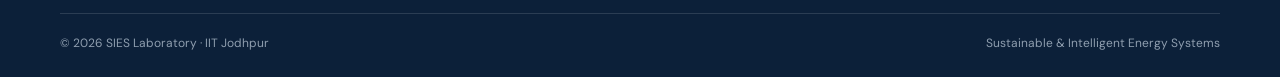
==== commit 88521e51: "Add files via upload" ====
--- a/join.html
+++ b/join.html
@@ -4,14 +4,19 @@
 <header class="site-header"><div class="container header-inner"><a class="brand" href="index.html"><img class="brand-lockup" src="assets/img/sies-lab-lockup.png" alt="Sustainable &amp; Intelligent Energy Systems Laboratory, IIT Jodhpur"></a><button class="menu-toggle" type="button" aria-label="Open navigation menu" aria-expanded="false" aria-controls="primary-nav">☰</button><nav class="nav" id="primary-nav" aria-label="Main navigation"><a href="index.html">Home</a><a href="research.html">Research</a><a href="people.html">People</a><a href="publications.html">Publications</a><a href="news.html">News &amp; updates</a><a class="nav-cta active" aria-current="page" href="join.html">Join the lab ↗</a></nav></div></header>
 <main id="main">
 <section class="page-hero"><div class="container"><div class="breadcrumbs"><a href="index.html">Home</a> / Join the lab</div><div class="eyebrow">Join & learn</div><h1>Bring your ideas.<br><em>Build what’s next.</em></h1><p>We welcome enquiries from students, researchers and collaborators interested in intelligent power systems and sustainable energy technologies.</p></div></section>
-<section class="section"><div class="container"><div class="section-heading"><div><div class="eyebrow">Ways to connect</div><h2>Find the right<br>starting point.</h2></div><p>Research opportunities depend on institute admissions, project availability and supervision capacity. Please use this page to introduce your interests and explore whether they align with the laboratory's work.</p></div>
+<section class="openings-section"><div class="container"><div class="openings-heading"><div><span class="openings-kicker">SIES LABORATORY · IIT JODHPUR</span><h2>Current openings</h2><p>Join our research team and work on emerging challenges in sustainable and intelligent energy systems.</p></div><span class="openings-live"><i></i> Applications invited</span></div>
+<div class="openings-grid">
+<article class="opening-card opening-phd"><div class="opening-top"><span class="opening-type">Doctoral positions</span><span class="opening-count">03 <small>OPENINGS</small></span></div><h3>PhD students</h3><p class="opening-mode">Full-time and part-time options available</p><p>We invite applications from motivated candidates interested in one or more of these research areas:</p><ul class="opening-areas"><li>Electric vehicle integration, smart charging and vehicle-to-grid (V2G)</li><li>Renewable energy integration and microgrids</li><li>Battery energy storage and distributed energy resources</li><li>Power distribution networks, grid optimisation and demand response</li><li>Intelligent energy management, modelling and data-driven operation</li></ul><a class="opening-cta" href="mailto:payalvd@iitj.ac.in?subject=PhD%20position%20enquiry%20-%20SIES%20Laboratory">Write to me and attach your CV <span>↗</span></a></article>
+<article class="opening-card opening-mtech"><div class="opening-top"><span class="opening-type">Postgraduate positions</span><span class="opening-count">04 <small>OPENINGS</small></span></div><h3>M.Tech. students</h3><p class="opening-mode">Full-time, self-sponsored and part-time options</p><p>Opportunities are available for students wishing to pursue advanced study and research in:</p><ul class="opening-areas"><li>Power systems and smart grids</li><li>Electric mobility, EV charging and grid interaction</li><li>Renewable energy systems and energy storage</li><li>Power-system planning, optimisation and intelligent control</li><li>Energy management and sustainable electricity systems</li></ul><a class="opening-cta" href="mailto:payalvd@iitj.ac.in?subject=MTech%20position%20enquiry%20-%20SIES%20Laboratory">Write to me and attach your CV <span>↗</span></a></article>
+</div><p class="openings-note">Admission, eligibility, selection and availability of each study mode are subject to applicable IIT Jodhpur rules and approvals. Please email your CV to enquire about the opportunities.</p></div></section>
+<section class="section"><div class="container"><div class="section-heading"><div><div class="eyebrow">Ways to connect</div><h2>Find the right<br>starting point.</h2></div><p>We welcome enquiries from prospective students, project applicants and research partners working on intelligent power systems and sustainable energy technologies.</p></div>
 <div class="join-grid">
-<article class="join-card" id="students"><div class="smallcaps">01 / Prospective students</div><h3>PhD & research students</h3><p>Students interested in EV integration, smart charging, renewable energy, battery storage, power-system optimisation or intelligent energy management are welcome to write and discuss research fit.</p><ul class="checklist"><li>Briefly describe your academic background</li><li>Identify the research theme that interests you</li><li>Share relevant coursework, projects or publications</li></ul><a class="text-link" href="mailto:payalvd@iitj.ac.in?subject=Prospective%20student%20enquiry%20-%20SIES%20Laboratory">Enquire about research <span>→</span></a></article>
-<article class="join-card" id="internships"><div class="smallcaps">02 / Student projects</div><h3>Internships & project enquiries</h3><p>Undergraduate and postgraduate students may contact the laboratory to ask about possible short-term or semester research projects. Opportunities depend on the research programme and availability.</p><ul class="checklist"><li>State your preferred dates and duration</li><li>Summarise technical skills and prior work</li><li>Attach a current CV or resume</li></ul><a class="text-link" href="mailto:payalvd@iitj.ac.in?subject=Student%20project%20enquiry%20-%20SIES%20Laboratory">Discuss a project <span>→</span></a></article>
-<article class="join-card" id="collaborate"><div class="smallcaps">03 / Research partnerships</div><h3>Academic & industry collaboration</h3><p>We welcome interdisciplinary conversations with academic, government and industry partners on power systems, transport electrification and sustainable energy.</p><ul class="checklist"><li>Outline the challenge or research question</li><li>Share relevant technical or institutional context</li><li>Suggest a possible collaboration pathway</li></ul><a class="text-link" href="mailto:payalvd@iitj.ac.in?subject=Research%20collaboration%20-%20SIES%20Laboratory">Start a collaboration <span>→</span></a></article>
-<article class="join-card" id="read"><div class="smallcaps">04 / Before you write</div><h3>Read our research first.</h3><p>A focused enquiry helps us understand the overlap between your interests and the laboratory's current research directions.</p><ul class="checklist"><li>Review one or two relevant publications</li><li>Explain what interested you in the work</li><li>Include your CV and contact details</li></ul><a class="text-link" href="publications.html">Browse publications <span>→</span></a></article>
+<article class="join-card" id="students"><div class="smallcaps">01 / Prospective students</div><h3>PhD & research students</h3><p>Explore doctoral research in EV-grid integration, smart charging, renewable energy, battery storage, distribution networks, demand response and intelligent energy management.</p><a class="text-link" href="mailto:payalvd@iitj.ac.in?subject=PhD%20position%20enquiry%20-%20SIES%20Laboratory">Write to me and attach your CV <span>→</span></a></article>
+<article class="join-card" id="internships"><div class="smallcaps">02 / Student projects</div><h3>Internships & project enquiries</h3><p>Undergraduate and postgraduate students may write to enquire about short-term or semester research projects, subject to project scope and supervision availability.</p><a class="text-link" href="mailto:payalvd@iitj.ac.in?subject=Student%20project%20enquiry%20-%20SIES%20Laboratory">Write to me and attach your CV <span>→</span></a></article>
+<article class="join-card" id="collaborate"><div class="smallcaps">03 / Research partnerships</div><h3>Academic & industry collaboration</h3><p>We welcome interdisciplinary conversations with academic, government and industry partners on power systems, transport electrification, renewable integration and sustainable energy.</p><a class="text-link" href="mailto:payalvd@iitj.ac.in?subject=Research%20collaboration%20-%20SIES%20Laboratory">Write to me <span>→</span></a></article>
+<article class="join-card" id="read"><div class="smallcaps">04 / About the laboratory</div><h3>Read about us.</h3><p>Learn about our research themes, the laboratory's work and selected publications at IIT Jodhpur.</p><a class="text-link" href="research.html">Read about SIES Laboratory <span>→</span></a></article>
 </div>
-<div class="notice"><strong>Please note:</strong> This page is an invitation to enquire, not an announcement of currently open funded positions. Formal openings, when confirmed, will be posted through the appropriate IIT Jodhpur channels.</div>
+<div class="notice"><strong>Note:</strong> All admissions and study modes are subject to IIT Jodhpur eligibility criteria, selection procedures and approvals. Email enquiries do not replace the formal institute application process.</div>
 </div></section>
 <section class="section section-soft"><div class="container split"><div class="split-copy"><div class="eyebrow">Contact</div><h2>Start a research conversation.</h2><p>Sustainable & Intelligent Energy Systems Laboratory<br>Department of Electrical Engineering<br>Indian Institute of Technology Jodhpur<br>Jodhpur, Rajasthan, India</p><div class="contact-chips"><a href="mailto:payalvd@iitj.ac.in">payalvd@iitj.ac.in</a><a href="https://iitj.ac.in/People/Profile/84b2b109-c579-49a6-a24f-1d1db4623aa4?ln=en" target="_blank" rel="noopener">Official faculty profile ↗</a></div></div><div class="logo-panel"><img src="assets/img/sies-lab-logo.png" alt="Sustainable & Intelligent Energy Systems Laboratory, IIT Jodhpur"></div></div></section>
 </main>
--- a/assets/css/styles.css
+++ b/assets/css/styles.css
@@ -111,3 +111,41 @@
 @media(max-width:1080px){.sies-hero-grid{grid-template-columns:.9fr 1.1fr;gap:24px}}
 @media(max-width:760px){.sies-hero-grid{grid-template-columns:1fr}.sies-hero-art{max-width:720px;margin:0 auto}.sies-hero-art img{aspect-ratio:16/9;object-fit:contain}.hero-caption{font-size:13px}}
 @media(max-width:430px){.hero-caption{font-size:12px;line-height:1.55}}
+
+
+/* Recruitment announcement and stronger SIES identity */
+.nav{gap:22px}
+.nav a{font-size:16px;font-weight:750}
+.home-lab-identity{display:flex;flex-direction:column;align-items:flex-start;gap:4px;margin:0 0 22px;padding:16px 19px 15px;border-left:4px solid var(--sand-deep);border-radius:0 14px 14px 0;background:linear-gradient(100deg,rgba(255,255,255,.86),rgba(255,255,255,.38));box-shadow:0 8px 26px rgba(16,39,70,.045);max-width:620px}
+.home-lab-acronym{font:800 clamp(25px,3vw,38px)/1.08 'Manrope',sans-serif;letter-spacing:.025em;color:var(--navy)}
+.home-lab-full{font:700 clamp(14px,1.45vw,18px)/1.4 'Manrope',sans-serif;color:var(--blue)}
+.home-lab-institute{font-size:13px;font-weight:700;letter-spacing:.08em;text-transform:uppercase;color:#68778a}
+.openings-section{padding:64px 0 70px;background:linear-gradient(135deg,#f3eee4 0%,#fffefa 55%,#edf2f5 100%);border-top:1px solid var(--line);border-bottom:1px solid var(--line)}
+.openings-heading{display:flex;align-items:flex-end;justify-content:space-between;gap:28px;margin-bottom:26px}
+.openings-kicker{display:inline-block;color:var(--blue);font-size:12px;font-weight:850;letter-spacing:.16em;text-transform:uppercase}
+.openings-heading h2{font-size:clamp(34px,4vw,48px);margin:9px 0 8px}
+.openings-heading p{margin:0;color:var(--muted);font-size:16px;max-width:700px}
+.openings-live{display:inline-flex;align-items:center;gap:9px;white-space:nowrap;padding:10px 15px;border:1px solid #c6d9cb;background:#eef7ef;color:#285a3b;border-radius:999px;font-size:13px;font-weight:800}
+.openings-live i{width:9px;height:9px;border-radius:50%;background:#3c9a5b;box-shadow:0 0 0 4px rgba(60,154,91,.13)}
+.openings-grid{display:grid;grid-template-columns:repeat(2,minmax(0,1fr));gap:20px}
+.opening-card{position:relative;padding:28px 30px 26px;border:1px solid var(--line);border-radius:22px;background:rgba(255,255,255,.94);box-shadow:0 14px 38px rgba(16,39,70,.065)}
+.opening-top{display:flex;justify-content:space-between;align-items:center;gap:16px}
+.opening-type{font-size:12px;font-weight:850;letter-spacing:.12em;text-transform:uppercase;color:var(--blue)}
+.opening-count{display:flex;align-items:baseline;gap:6px;padding:7px 12px;border-radius:12px;background:var(--navy);color:white;font:800 27px/1 'Manrope',sans-serif}
+.opening-count small{font:800 9px/1 'DM Sans',sans-serif;letter-spacing:.12em;color:#d9c39d}
+.opening-card h3{font-size:27px;margin:18px 0 7px}
+.opening-mode{display:inline-block!important;margin:0 0 13px!important;padding:6px 10px;border-radius:8px;background:#f2eee5;color:var(--navy)!important;font-size:13px!important;font-weight:800}
+.opening-card>p:not(.opening-mode){font-size:15px;line-height:1.65;color:var(--muted);margin:0 0 10px}
+.opening-areas{display:grid;gap:8px;margin:15px 0 22px;padding:0;list-style:none}
+.opening-areas li{position:relative;padding-left:22px;color:#4f5e70;font-size:14px;line-height:1.55}
+.opening-areas li:before{content:'✓';position:absolute;left:0;top:0;color:var(--green);font-weight:900}
+.opening-cta{display:inline-flex;align-items:center;gap:10px;padding:12px 17px;border-radius:999px;background:var(--navy);color:white;font-size:14px;font-weight:800}
+.opening-cta:hover{background:var(--blue);color:white;text-decoration:none}
+.opening-cta span{font-size:17px}
+.openings-note{margin:18px 0 0;color:#657285;font-size:13px;line-height:1.65}
+.join-card{padding:28px 27px}
+.join-card h3{font-size:21px}
+.join-card p{font-size:15px;line-height:1.7}
+.join-card .text-link{font-size:14px;white-space:normal;margin-top:10px}
+@media(max-width:1000px){.nav a{font-size:16px}.openings-grid{grid-template-columns:1fr}.openings-heading{align-items:flex-start;flex-direction:column}}
+@media(max-width:760px){.nav a{font-size:16px}.home-lab-identity{margin-bottom:18px;padding:13px 15px}.home-lab-full{font-size:15px}.home-lab-institute{font-size:12px}.openings-section{padding:48px 0}.opening-card{padding:23px 21px}.opening-card h3{font-size:24px}.opening-areas li{font-size:14px}}
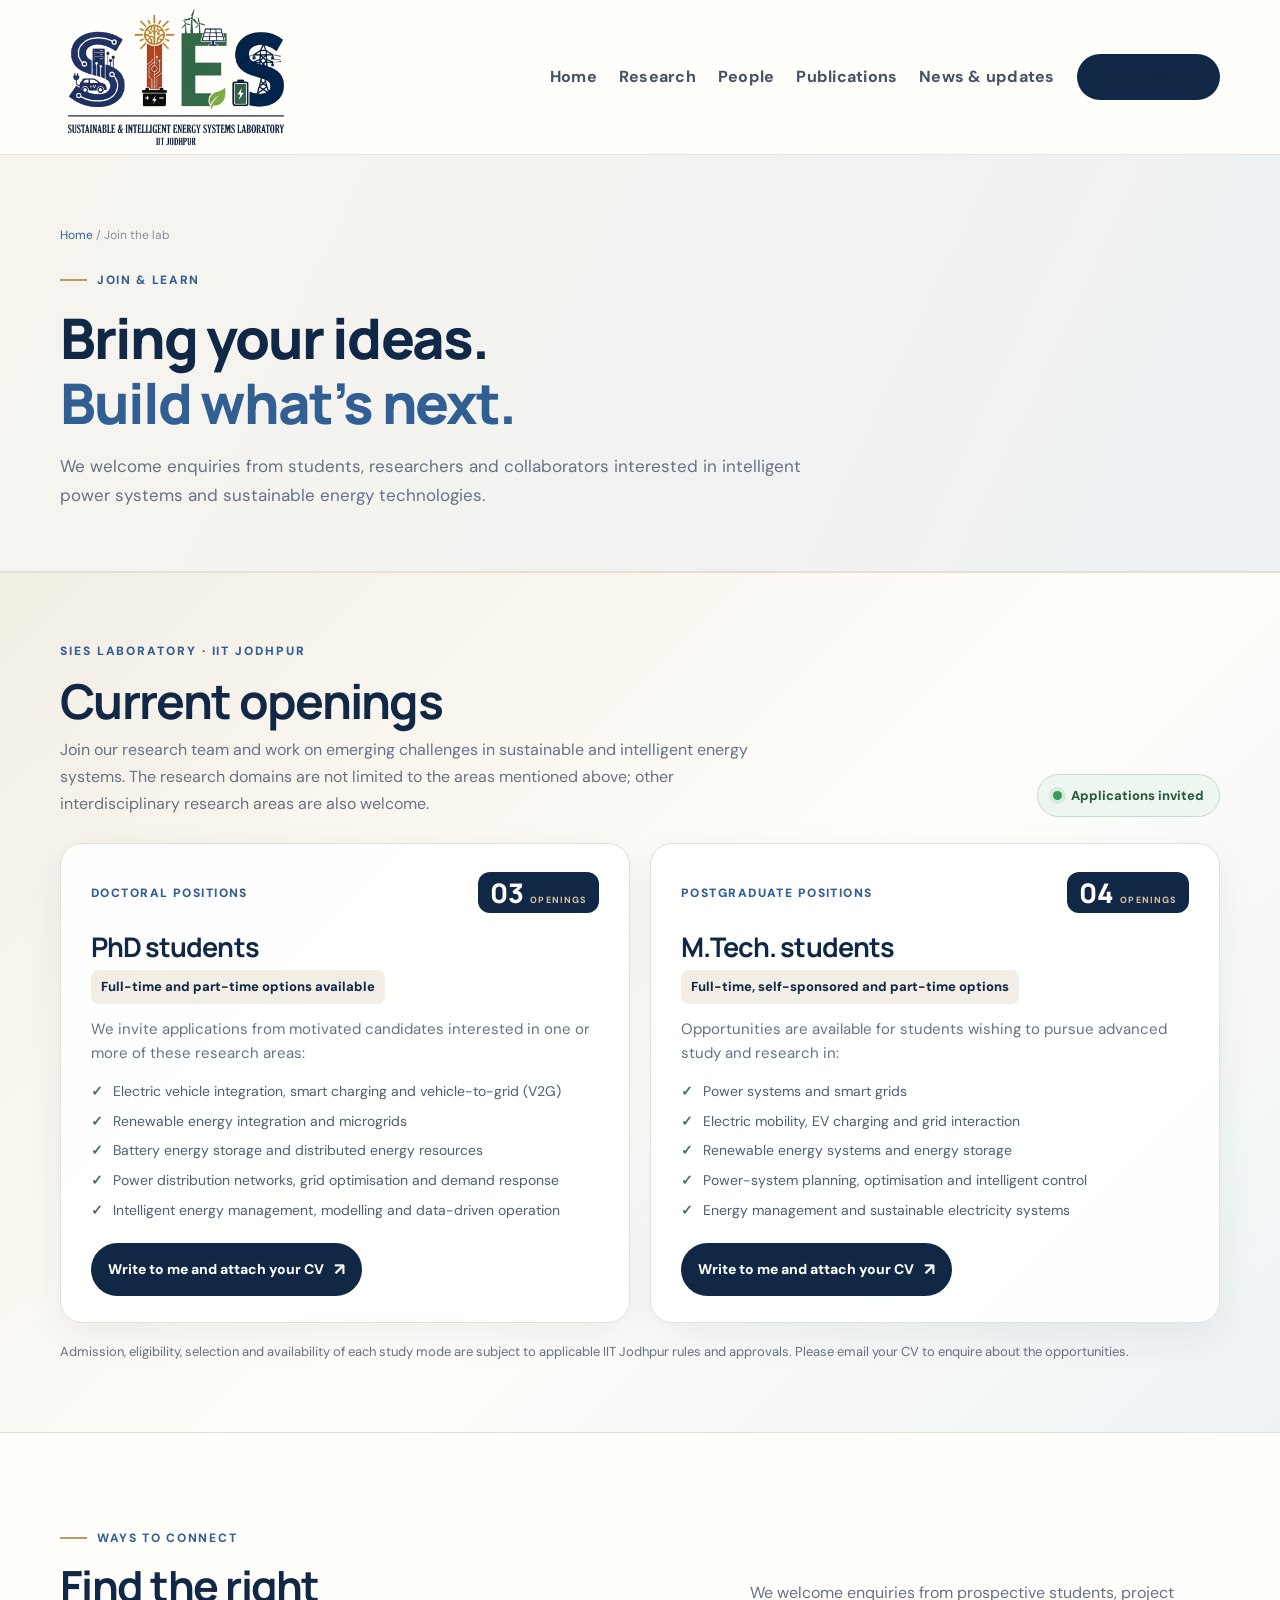
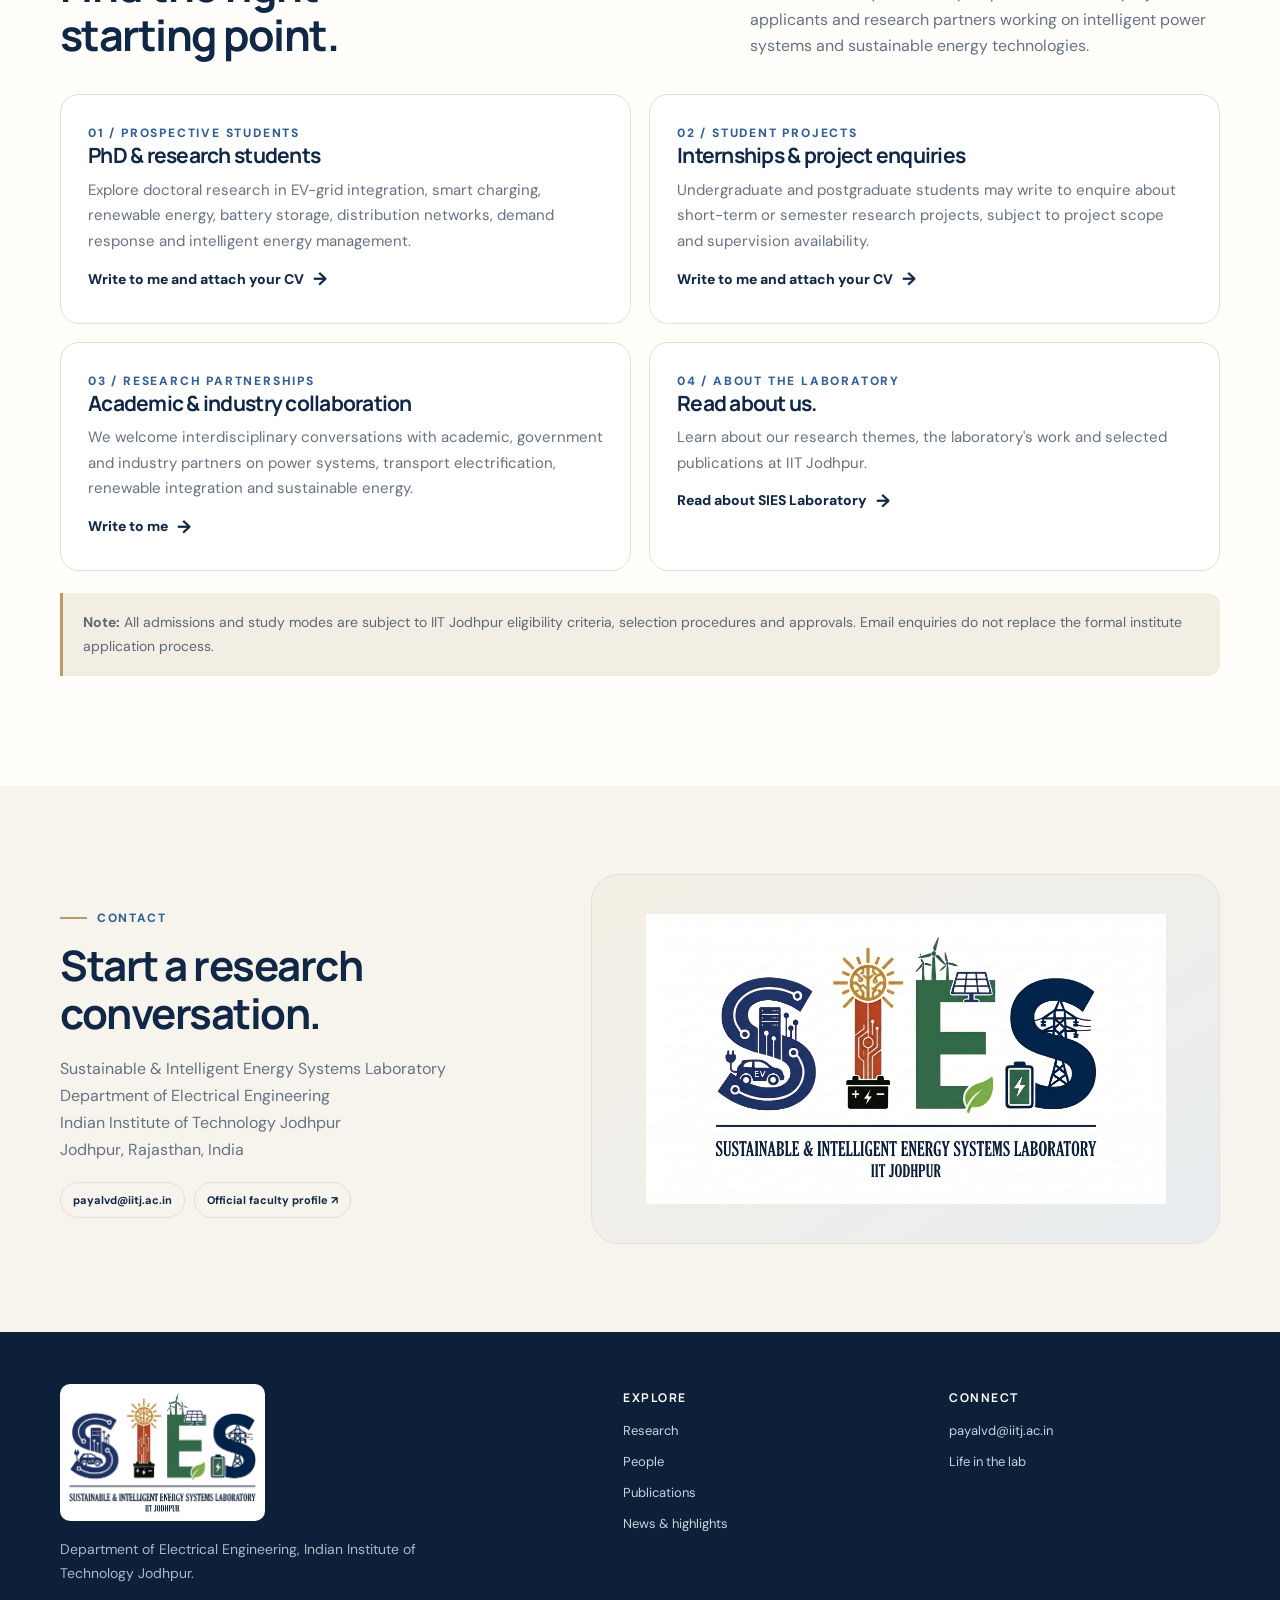
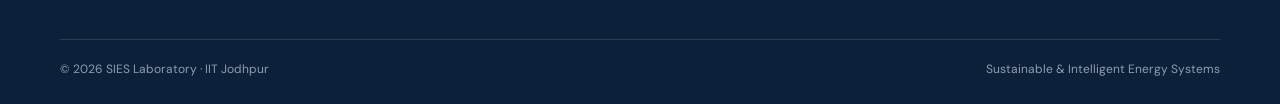
==== commit e83aac77: "Add files via upload" ====
--- a/join.html
+++ b/join.html
@@ -4,7 +4,7 @@
 <header class="site-header"><div class="container header-inner"><a class="brand" href="index.html"><img class="brand-lockup" src="assets/img/sies-lab-lockup.png" alt="Sustainable &amp; Intelligent Energy Systems Laboratory, IIT Jodhpur"></a><button class="menu-toggle" type="button" aria-label="Open navigation menu" aria-expanded="false" aria-controls="primary-nav">☰</button><nav class="nav" id="primary-nav" aria-label="Main navigation"><a href="index.html">Home</a><a href="research.html">Research</a><a href="people.html">People</a><a href="publications.html">Publications</a><a href="news.html">News &amp; updates</a><a class="nav-cta active" aria-current="page" href="join.html">Join the lab ↗</a></nav></div></header>
 <main id="main">
 <section class="page-hero"><div class="container"><div class="breadcrumbs"><a href="index.html">Home</a> / Join the lab</div><div class="eyebrow">Join & learn</div><h1>Bring your ideas.<br><em>Build what’s next.</em></h1><p>We welcome enquiries from students, researchers and collaborators interested in intelligent power systems and sustainable energy technologies.</p></div></section>
-<section class="openings-section"><div class="container"><div class="openings-heading"><div><span class="openings-kicker">SIES LABORATORY · IIT JODHPUR</span><h2>Current openings</h2><p>Join our research team and work on emerging challenges in sustainable and intelligent energy systems.</p></div><span class="openings-live"><i></i> Applications invited</span></div>
+<section class="openings-section"><div class="container"><div class="openings-heading"><div><span class="openings-kicker">SIES LABORATORY · IIT JODHPUR</span><h2>Current openings</h2><p>Join our research team and work on emerging challenges in sustainable and intelligent energy systems. The research domains are not limited to the areas mentioned above; other interdisciplinary research areas are also welcome.</p></div><span class="openings-live"><i></i> Applications invited</span></div>
 <div class="openings-grid">
 <article class="opening-card opening-phd"><div class="opening-top"><span class="opening-type">Doctoral positions</span><span class="opening-count">03 <small>OPENINGS</small></span></div><h3>PhD students</h3><p class="opening-mode">Full-time and part-time options available</p><p>We invite applications from motivated candidates interested in one or more of these research areas:</p><ul class="opening-areas"><li>Electric vehicle integration, smart charging and vehicle-to-grid (V2G)</li><li>Renewable energy integration and microgrids</li><li>Battery energy storage and distributed energy resources</li><li>Power distribution networks, grid optimisation and demand response</li><li>Intelligent energy management, modelling and data-driven operation</li></ul><a class="opening-cta" href="mailto:payalvd@iitj.ac.in?subject=PhD%20position%20enquiry%20-%20SIES%20Laboratory">Write to me and attach your CV <span>↗</span></a></article>
 <article class="opening-card opening-mtech"><div class="opening-top"><span class="opening-type">Postgraduate positions</span><span class="opening-count">04 <small>OPENINGS</small></span></div><h3>M.Tech. students</h3><p class="opening-mode">Full-time, self-sponsored and part-time options</p><p>Opportunities are available for students wishing to pursue advanced study and research in:</p><ul class="opening-areas"><li>Power systems and smart grids</li><li>Electric mobility, EV charging and grid interaction</li><li>Renewable energy systems and energy storage</li><li>Power-system planning, optimisation and intelligent control</li><li>Energy management and sustainable electricity systems</li></ul><a class="opening-cta" href="mailto:payalvd@iitj.ac.in?subject=MTech%20position%20enquiry%20-%20SIES%20Laboratory">Write to me and attach your CV <span>↗</span></a></article>
--- a/assets/css/styles.css
+++ b/assets/css/styles.css
@@ -149,3 +149,148 @@
 .join-card .text-link{font-size:14px;white-space:normal;margin-top:10px}
 @media(max-width:1000px){.nav a{font-size:16px}.openings-grid{grid-template-columns:1fr}.openings-heading{align-items:flex-start;flex-direction:column}}
 @media(max-width:760px){.nav a{font-size:16px}.home-lab-identity{margin-bottom:18px;padding:13px 15px}.home-lab-full{font-size:15px}.home-lab-institute{font-size:12px}.openings-section{padding:48px 0}.opening-card{padding:23px 21px}.opening-card h3{font-size:24px}.opening-areas li{font-size:14px}}
+
+
+/* Prominent SIES identity banner at the top of the homepage */
+.home-lab-identity{
+  display:grid;
+  grid-template-columns:minmax(245px,.62fr) minmax(0,1.38fr);
+  align-items:center;
+  gap:28px;
+  margin:0 0 38px;
+  padding:25px 30px 26px;
+  border:1px solid rgba(217,195,157,.5);
+  border-left:7px solid var(--sand-deep);
+  border-radius:0 20px 20px 0;
+  background:linear-gradient(112deg,#102746 0%,#18385f 100%);
+  box-shadow:0 16px 38px rgba(16,39,70,.13);
+}
+.home-lab-acronym{
+  display:block;
+  color:#fffefa;
+  font-family:'Manrope',sans-serif;
+  font-size:clamp(36px,4.3vw,54px);
+  font-weight:800;
+  line-height:1.04;
+  letter-spacing:.015em;
+}
+.home-lab-details{min-width:0;border-left:1px solid rgba(255,255,255,.24);padding-left:28px}
+.home-lab-full{
+  display:block;
+  color:#f3e7d2;
+  font-family:'Manrope',sans-serif;
+  font-size:clamp(19px,2.15vw,27px);
+  font-weight:750;
+  line-height:1.28;
+  letter-spacing:-.025em;
+}
+.home-lab-institute{
+  display:block;
+  margin-top:8px;
+  color:#d4dfeb;
+  font-size:16px;
+  font-weight:700;
+  line-height:1.4;
+  letter-spacing:.055em;
+}
+.sies-hero-grid{position:relative;display:grid;grid-template-columns:.82fr 1.18fr;align-items:center;gap:34px}
+.sies-hero-copy{min-width:0}
+.sies-hero-copy>.eyebrow{font-size:12px;letter-spacing:.14em}
+@media(max-width:900px){
+  .home-lab-identity{grid-template-columns:1fr;gap:12px;padding:23px 24px;margin-bottom:30px}
+  .home-lab-details{border-left:0;border-top:1px solid rgba(255,255,255,.24);padding:13px 0 0}
+  .home-lab-acronym{font-size:clamp(34px,6vw,48px)}
+  .home-lab-full{font-size:clamp(19px,3vw,24px)}
+  .sies-hero-grid{grid-template-columns:1fr 1fr;gap:25px}
+}
+@media(max-width:760px){
+  .home-lab-identity{margin-bottom:25px;padding:20px 21px}
+  .home-lab-acronym{font-size:36px}
+  .home-lab-full{font-size:20px}
+  .home-lab-institute{font-size:14px}
+  .sies-hero-grid{grid-template-columns:1fr;gap:20px}
+}
+@media(max-width:430px){
+  .home-lab-identity{padding:18px 17px;border-left-width:5px}
+  .home-lab-acronym{font-size:32px}
+  .home-lab-full{font-size:18px}
+  .home-lab-institute{font-size:13px}
+}
+
+
+/* Homepage identity banner: full-width stacked layout prevents text overlap while retaining large type. */
+.home-lab-identity{
+  display:flex;
+  flex-direction:column;
+  align-items:flex-start;
+  justify-content:center;
+  width:100%;
+  max-width:none;
+  min-width:0;
+  gap:10px;
+  margin:0 0 38px;
+  padding:30px 36px 31px;
+  border:1px solid rgba(217,195,157,.5);
+  border-left:7px solid var(--sand-deep);
+  border-radius:0 20px 20px 0;
+  background:linear-gradient(112deg,#102746 0%,#18385f 100%);
+  box-shadow:0 16px 38px rgba(16,39,70,.13);
+}
+.home-lab-acronym{
+  display:block;
+  max-width:100%;
+  color:#fffefa;
+  font-family:'Manrope',sans-serif;
+  font-size:clamp(44px,4.5vw,58px);
+  font-weight:800;
+  line-height:1.05;
+  letter-spacing:.015em;
+  white-space:normal;
+  overflow-wrap:break-word;
+}
+.home-lab-details{
+  display:block;
+  width:100%;
+  min-width:0;
+  border:0;
+  border-top:1px solid rgba(255,255,255,.24);
+  margin:0;
+  padding:14px 0 0;
+}
+.home-lab-full{
+  display:block;
+  max-width:1000px;
+  color:#f3e7d2;
+  font-family:'Manrope',sans-serif;
+  font-size:clamp(22px,2.2vw,28px);
+  font-weight:750;
+  line-height:1.28;
+  letter-spacing:-.025em;
+  overflow-wrap:normal;
+}
+.home-lab-institute{
+  display:block;
+  margin-top:8px;
+  color:#d4dfeb;
+  font-size:16px;
+  font-weight:700;
+  line-height:1.4;
+  letter-spacing:.055em;
+}
+@media(max-width:900px){
+  .home-lab-identity{padding:26px 28px 27px;margin-bottom:30px}
+  .home-lab-acronym{font-size:48px}
+  .home-lab-full{font-size:24px}
+}
+@media(max-width:760px){
+  .home-lab-identity{padding:24px 23px 25px;margin-bottom:26px}
+  .home-lab-acronym{font-size:44px}
+  .home-lab-full{font-size:23px}
+  .home-lab-institute{font-size:15px}
+}
+@media(max-width:430px){
+  .home-lab-identity{padding:20px 18px 21px;border-left-width:5px}
+  .home-lab-acronym{font-size:40px}
+  .home-lab-full{font-size:21px}
+  .home-lab-institute{font-size:14px;letter-spacing:.035em}
+}
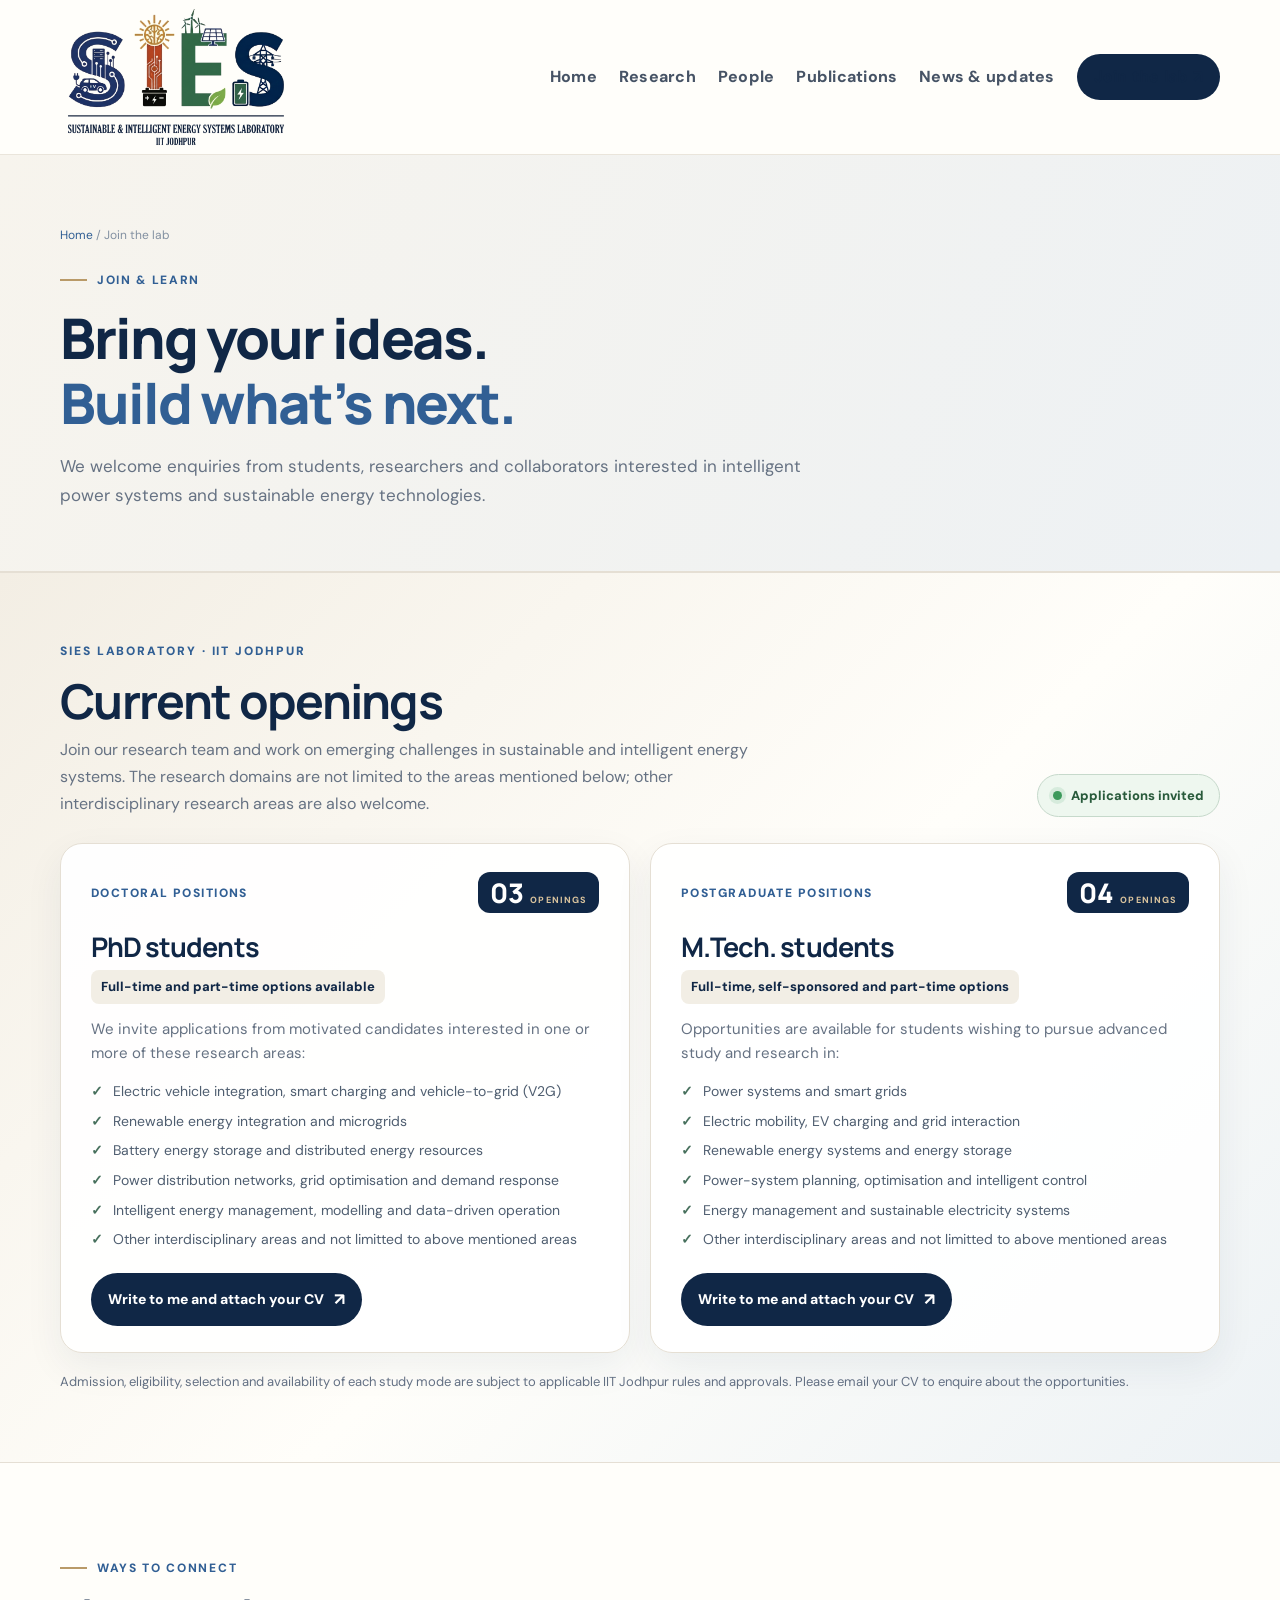
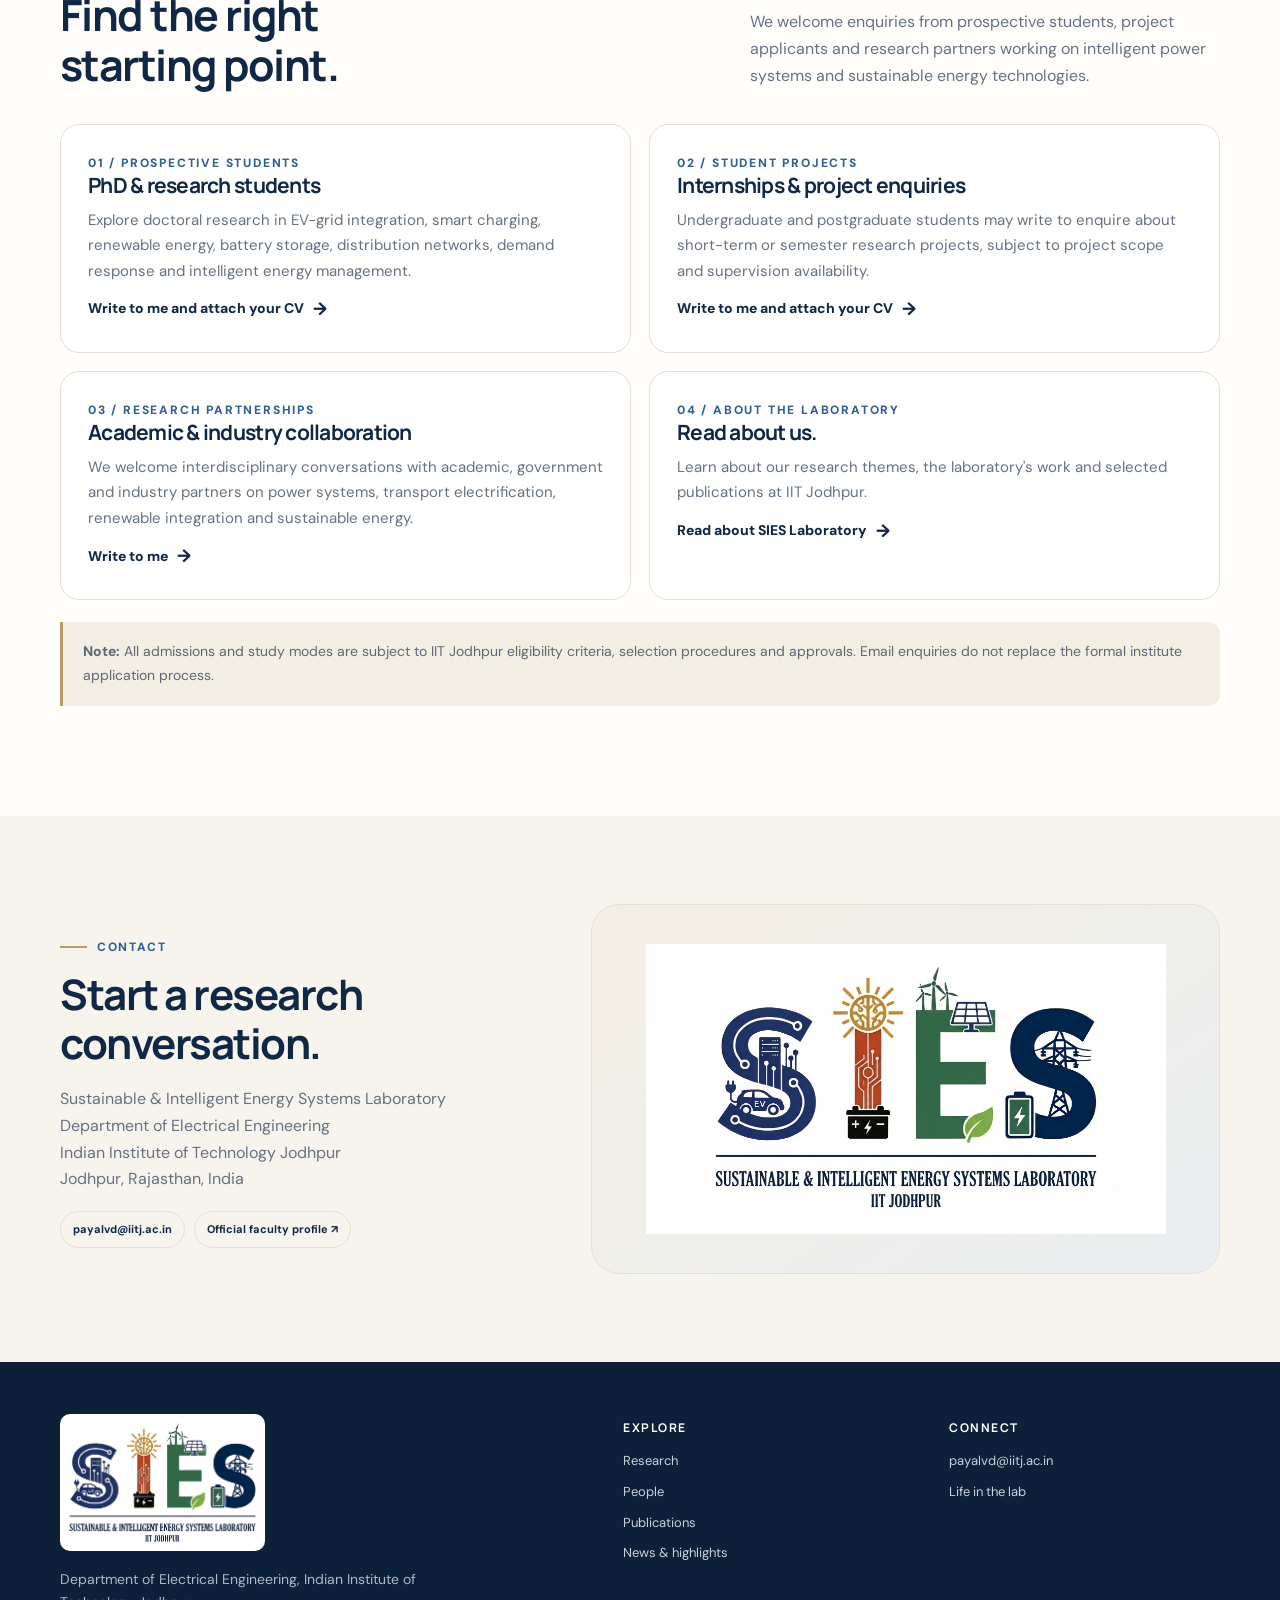
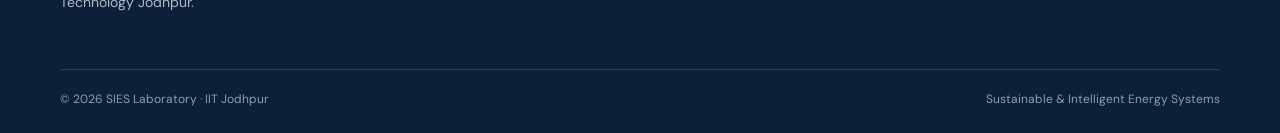
==== commit cb55ea59: "Revise openings section and improve clarity Updated the openings section to include additional detai" ====
--- a/join.html
+++ b/join.html
@@ -4,10 +4,10 @@
 <header class="site-header"><div class="container header-inner"><a class="brand" href="index.html"><img class="brand-lockup" src="assets/img/sies-lab-lockup.png" alt="Sustainable &amp; Intelligent Energy Systems Laboratory, IIT Jodhpur"></a><button class="menu-toggle" type="button" aria-label="Open navigation menu" aria-expanded="false" aria-controls="primary-nav">☰</button><nav class="nav" id="primary-nav" aria-label="Main navigation"><a href="index.html">Home</a><a href="research.html">Research</a><a href="people.html">People</a><a href="publications.html">Publications</a><a href="news.html">News &amp; updates</a><a class="nav-cta active" aria-current="page" href="join.html">Join the lab ↗</a></nav></div></header>
 <main id="main">
 <section class="page-hero"><div class="container"><div class="breadcrumbs"><a href="index.html">Home</a> / Join the lab</div><div class="eyebrow">Join & learn</div><h1>Bring your ideas.<br><em>Build what’s next.</em></h1><p>We welcome enquiries from students, researchers and collaborators interested in intelligent power systems and sustainable energy technologies.</p></div></section>
-<section class="openings-section"><div class="container"><div class="openings-heading"><div><span class="openings-kicker">SIES LABORATORY · IIT JODHPUR</span><h2>Current openings</h2><p>Join our research team and work on emerging challenges in sustainable and intelligent energy systems. The research domains are not limited to the areas mentioned above; other interdisciplinary research areas are also welcome.</p></div><span class="openings-live"><i></i> Applications invited</span></div>
+<section class="openings-section"><div class="container"><div class="openings-heading"><div><span class="openings-kicker">SIES LABORATORY · IIT JODHPUR</span><h2>Current openings</h2><p>Join our research team and work on emerging challenges in sustainable and intelligent energy systems. The research domains are not limited to the areas mentioned below; other interdisciplinary research areas are also welcome.</p></div><span class="openings-live"><i></i> Applications invited</span></div>
 <div class="openings-grid">
-<article class="opening-card opening-phd"><div class="opening-top"><span class="opening-type">Doctoral positions</span><span class="opening-count">03 <small>OPENINGS</small></span></div><h3>PhD students</h3><p class="opening-mode">Full-time and part-time options available</p><p>We invite applications from motivated candidates interested in one or more of these research areas:</p><ul class="opening-areas"><li>Electric vehicle integration, smart charging and vehicle-to-grid (V2G)</li><li>Renewable energy integration and microgrids</li><li>Battery energy storage and distributed energy resources</li><li>Power distribution networks, grid optimisation and demand response</li><li>Intelligent energy management, modelling and data-driven operation</li></ul><a class="opening-cta" href="mailto:payalvd@iitj.ac.in?subject=PhD%20position%20enquiry%20-%20SIES%20Laboratory">Write to me and attach your CV <span>↗</span></a></article>
-<article class="opening-card opening-mtech"><div class="opening-top"><span class="opening-type">Postgraduate positions</span><span class="opening-count">04 <small>OPENINGS</small></span></div><h3>M.Tech. students</h3><p class="opening-mode">Full-time, self-sponsored and part-time options</p><p>Opportunities are available for students wishing to pursue advanced study and research in:</p><ul class="opening-areas"><li>Power systems and smart grids</li><li>Electric mobility, EV charging and grid interaction</li><li>Renewable energy systems and energy storage</li><li>Power-system planning, optimisation and intelligent control</li><li>Energy management and sustainable electricity systems</li></ul><a class="opening-cta" href="mailto:payalvd@iitj.ac.in?subject=MTech%20position%20enquiry%20-%20SIES%20Laboratory">Write to me and attach your CV <span>↗</span></a></article>
+<article class="opening-card opening-phd"><div class="opening-top"><span class="opening-type">Doctoral positions</span><span class="opening-count">03 <small>OPENINGS</small></span></div><h3>PhD students</h3><p class="opening-mode">Full-time and part-time options available</p><p>We invite applications from motivated candidates interested in one or more of these research areas:</p><ul class="opening-areas"><li>Electric vehicle integration, smart charging and vehicle-to-grid (V2G)</li><li>Renewable energy integration and microgrids</li><li>Battery energy storage and distributed energy resources</li><li>Power distribution networks, grid optimisation and demand response</li><li>Intelligent energy management, modelling and data-driven operation</li><li>Other interdisciplinary areas and not limitted to above mentioned areas</li></ul><a class="opening-cta" href="mailto:payalvd@iitj.ac.in?subject=PhD%20position%20enquiry%20-%20SIES%20Laboratory">Write to me and attach your CV <span>↗</span></a></article>
+<article class="opening-card opening-mtech"><div class="opening-top"><span class="opening-type">Postgraduate positions</span><span class="opening-count">04 <small>OPENINGS</small></span></div><h3>M.Tech. students</h3><p class="opening-mode">Full-time, self-sponsored and part-time options</p><p>Opportunities are available for students wishing to pursue advanced study and research in:</p><ul class="opening-areas"><li>Power systems and smart grids</li><li>Electric mobility, EV charging and grid interaction</li><li>Renewable energy systems and energy storage</li><li>Power-system planning, optimisation and intelligent control</li><li>Energy management and sustainable electricity systems</li><li>Other interdisciplinary areas and not limitted to above mentioned areas</li></ul><a class="opening-cta" href="mailto:payalvd@iitj.ac.in?subject=MTech%20position%20enquiry%20-%20SIES%20Laboratory">Write to me and attach your CV <span>↗</span></a></article>
 </div><p class="openings-note">Admission, eligibility, selection and availability of each study mode are subject to applicable IIT Jodhpur rules and approvals. Please email your CV to enquire about the opportunities.</p></div></section>
 <section class="section"><div class="container"><div class="section-heading"><div><div class="eyebrow">Ways to connect</div><h2>Find the right<br>starting point.</h2></div><p>We welcome enquiries from prospective students, project applicants and research partners working on intelligent power systems and sustainable energy technologies.</p></div>
 <div class="join-grid">
